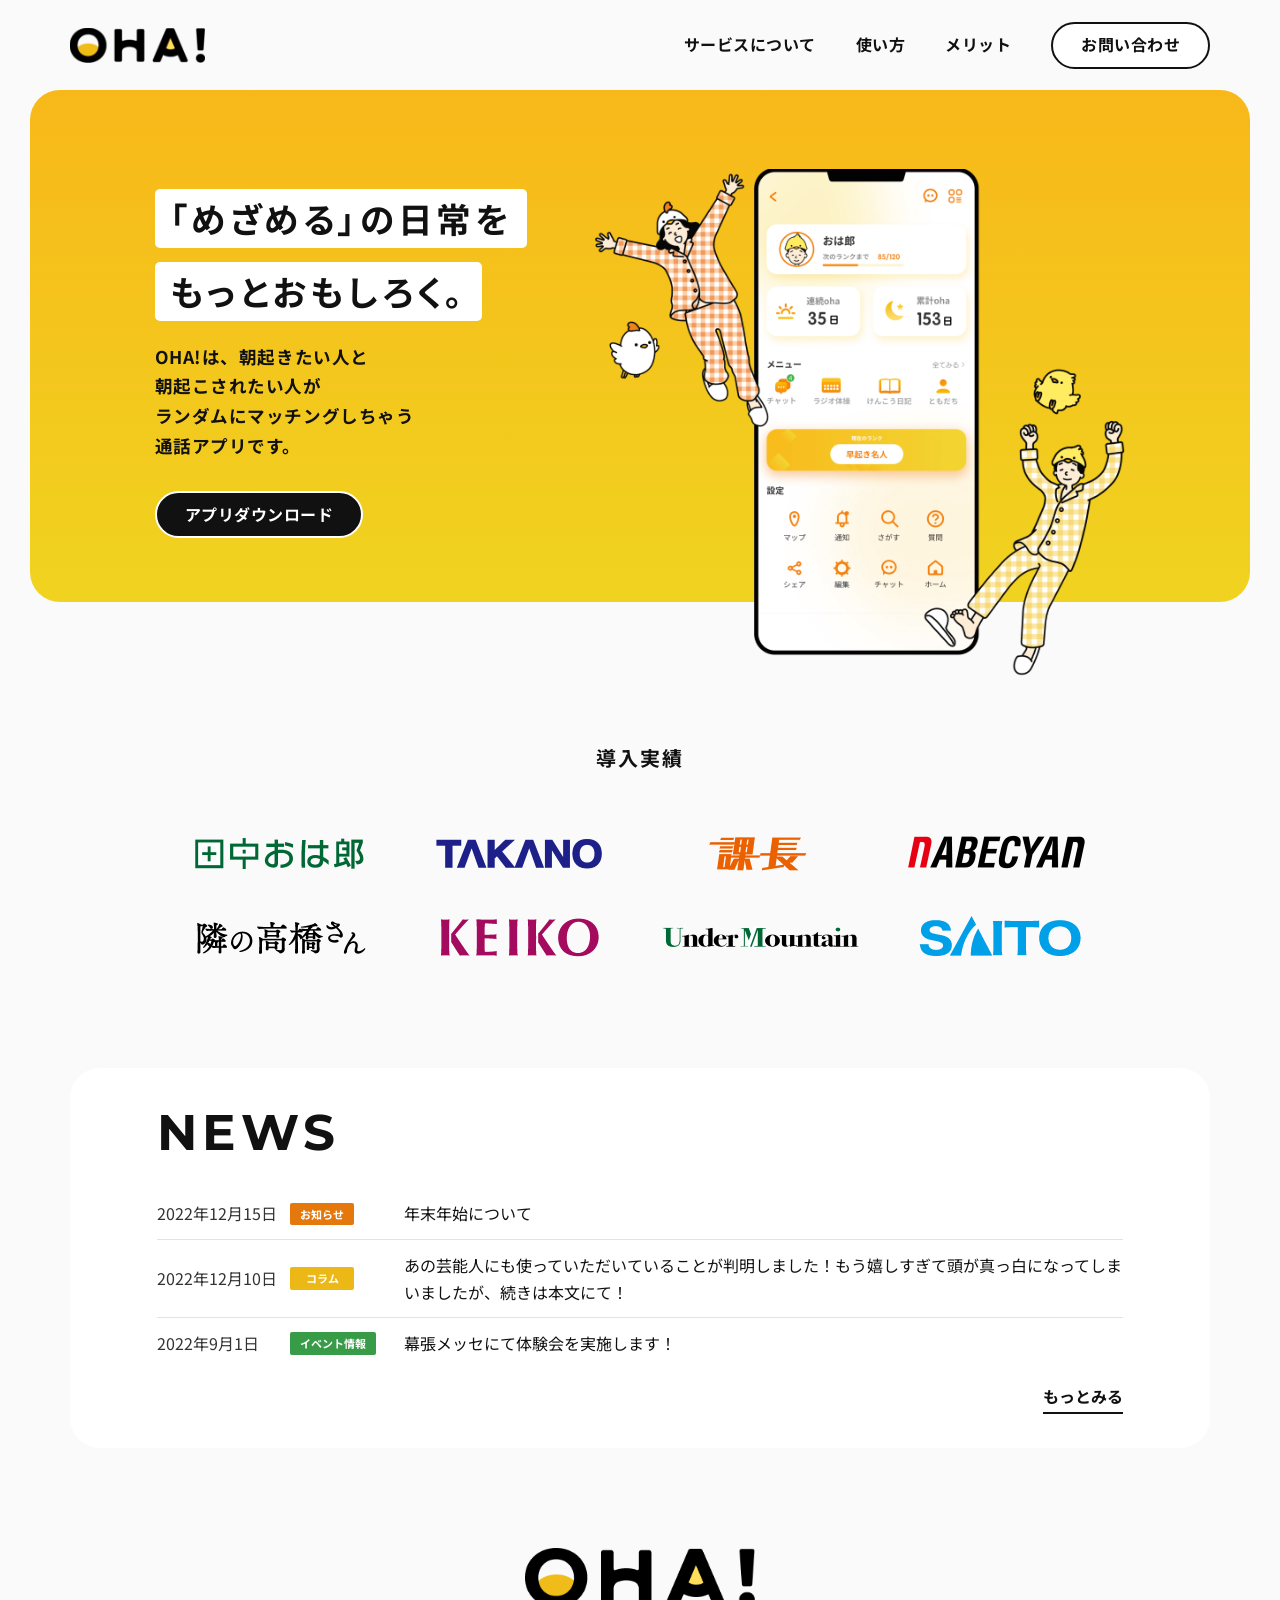
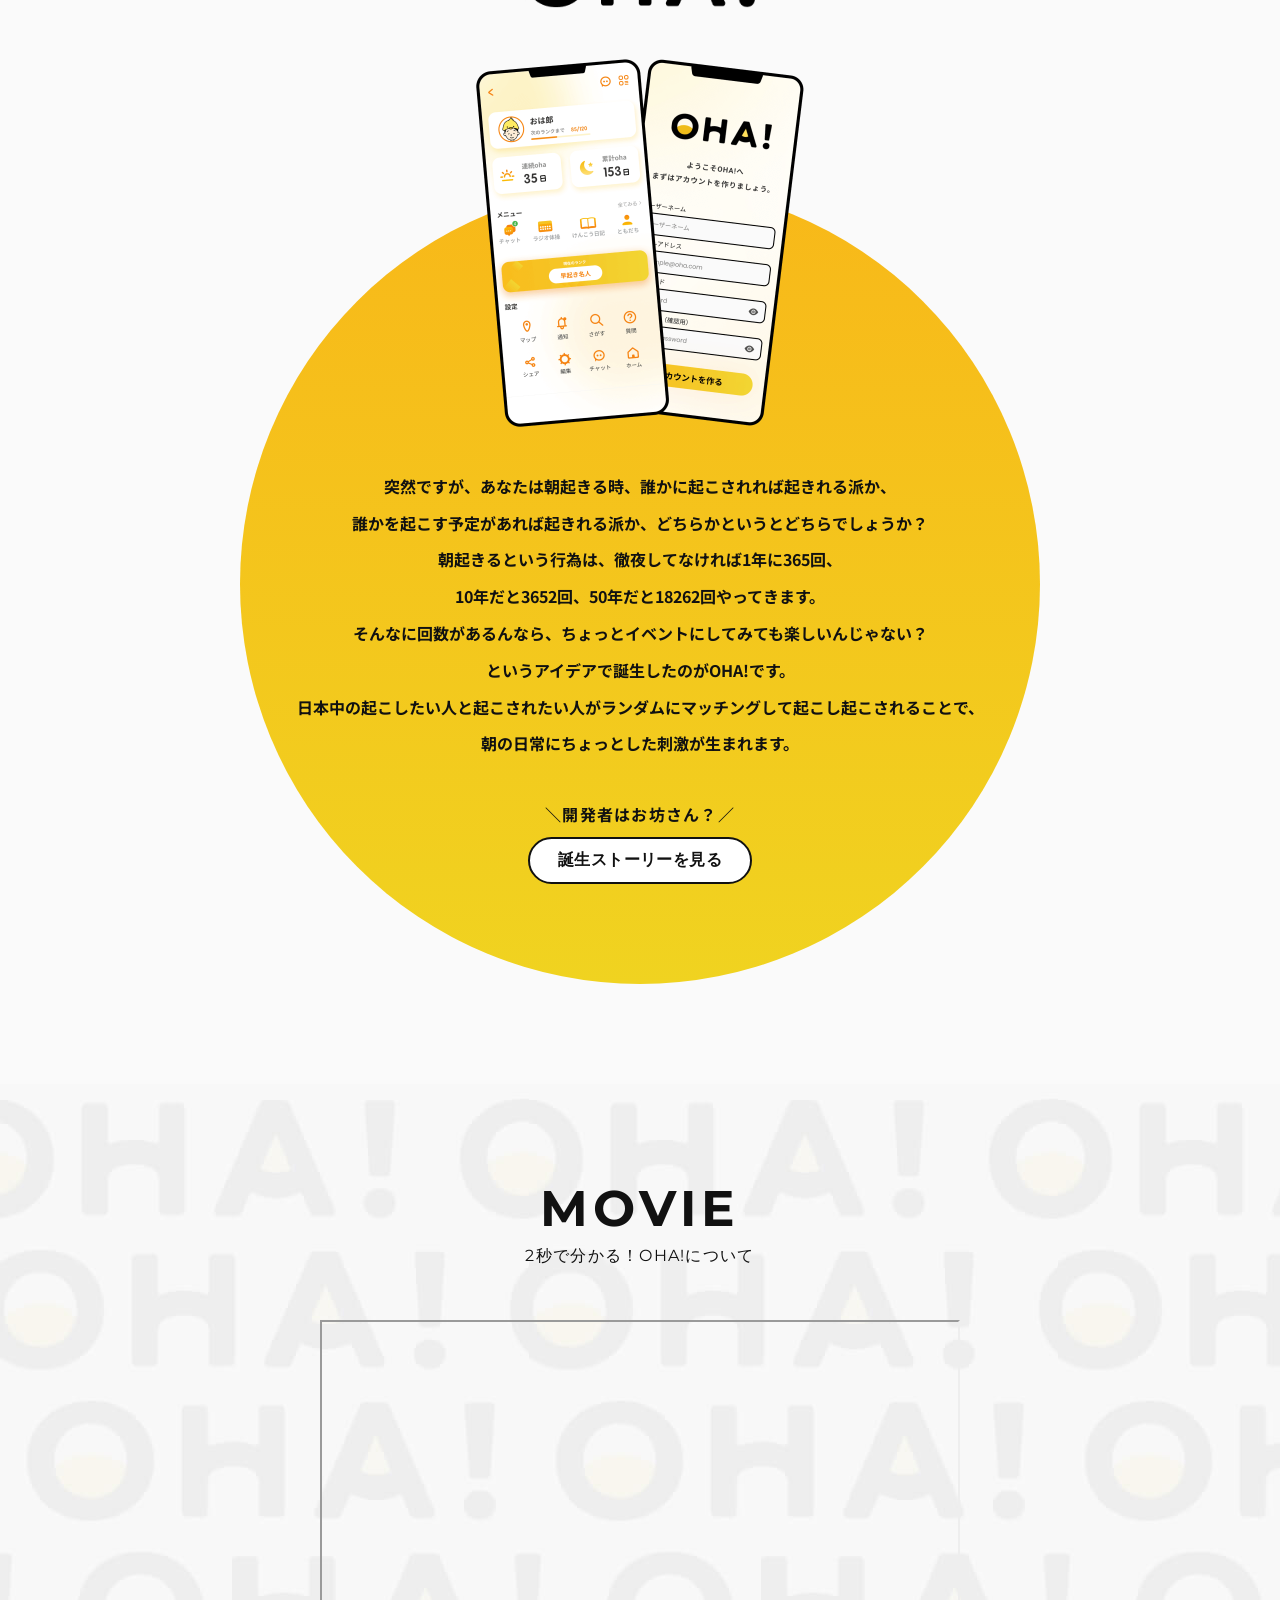
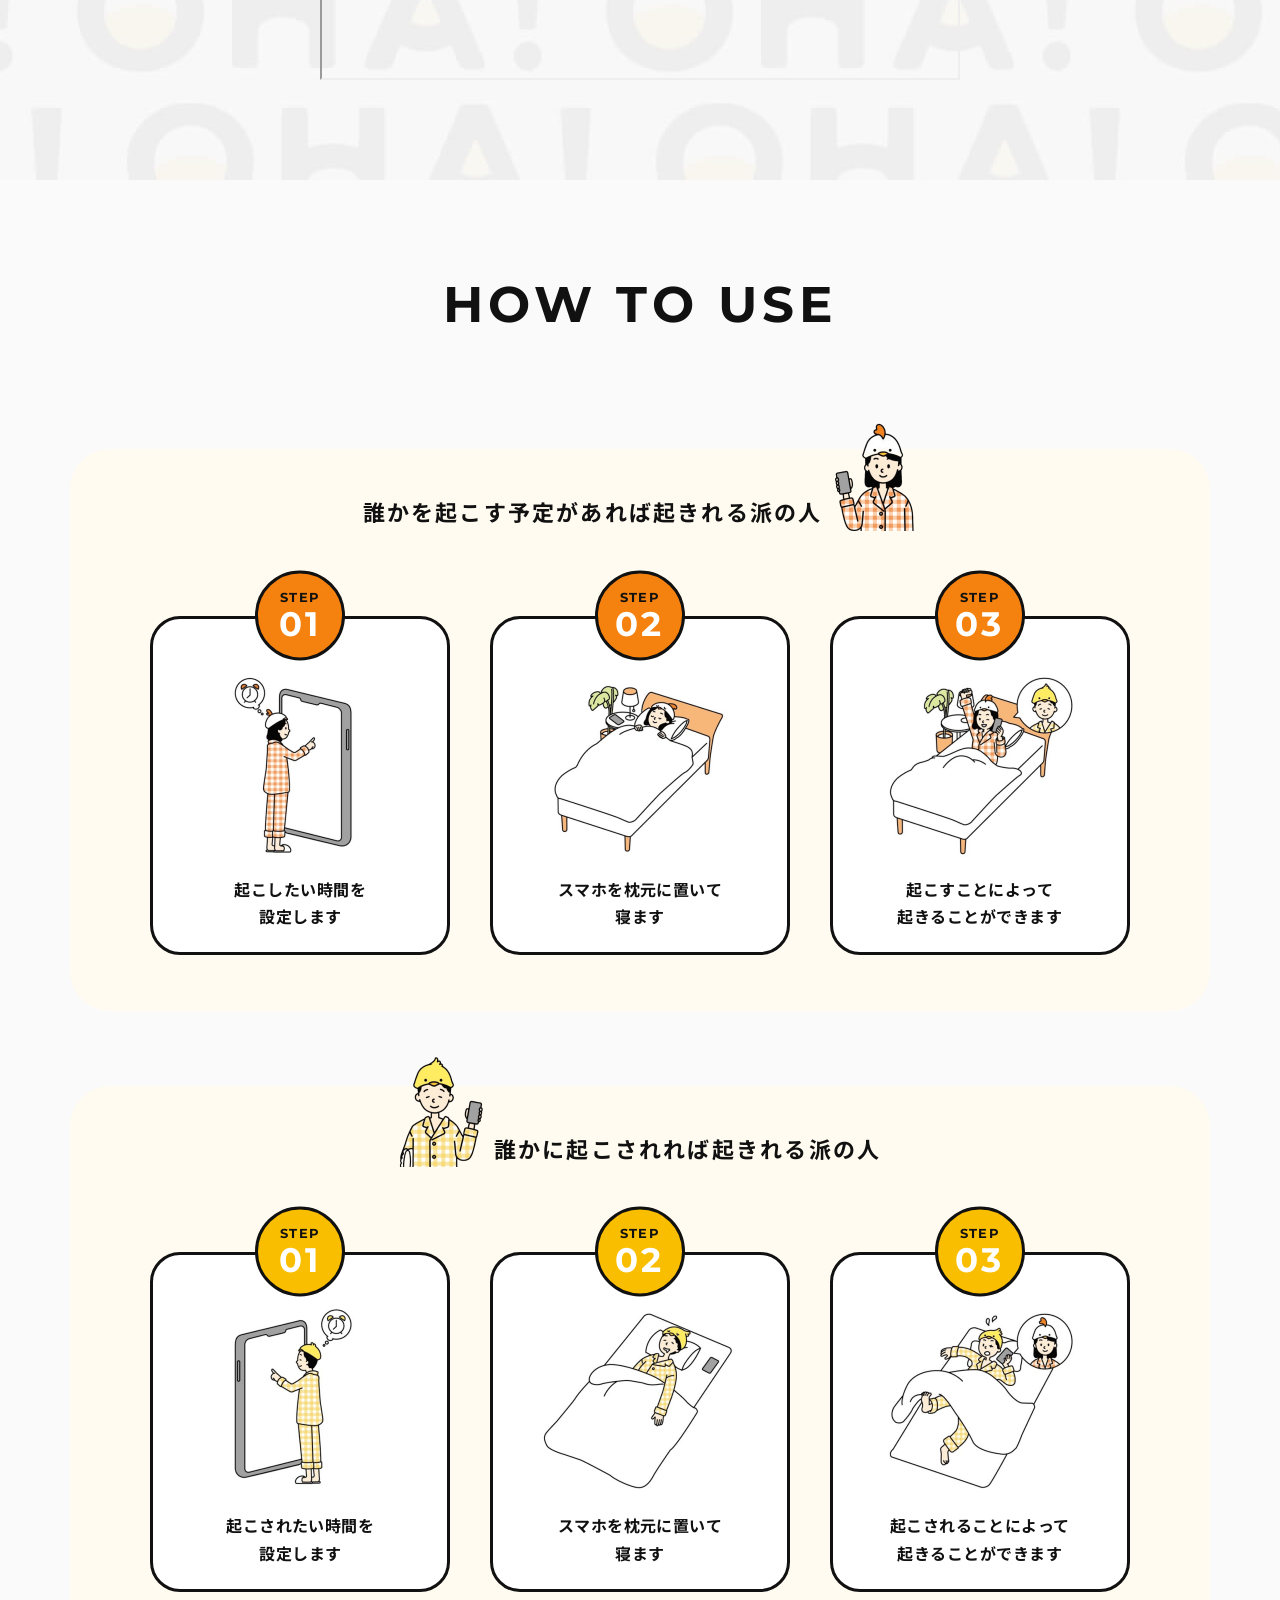
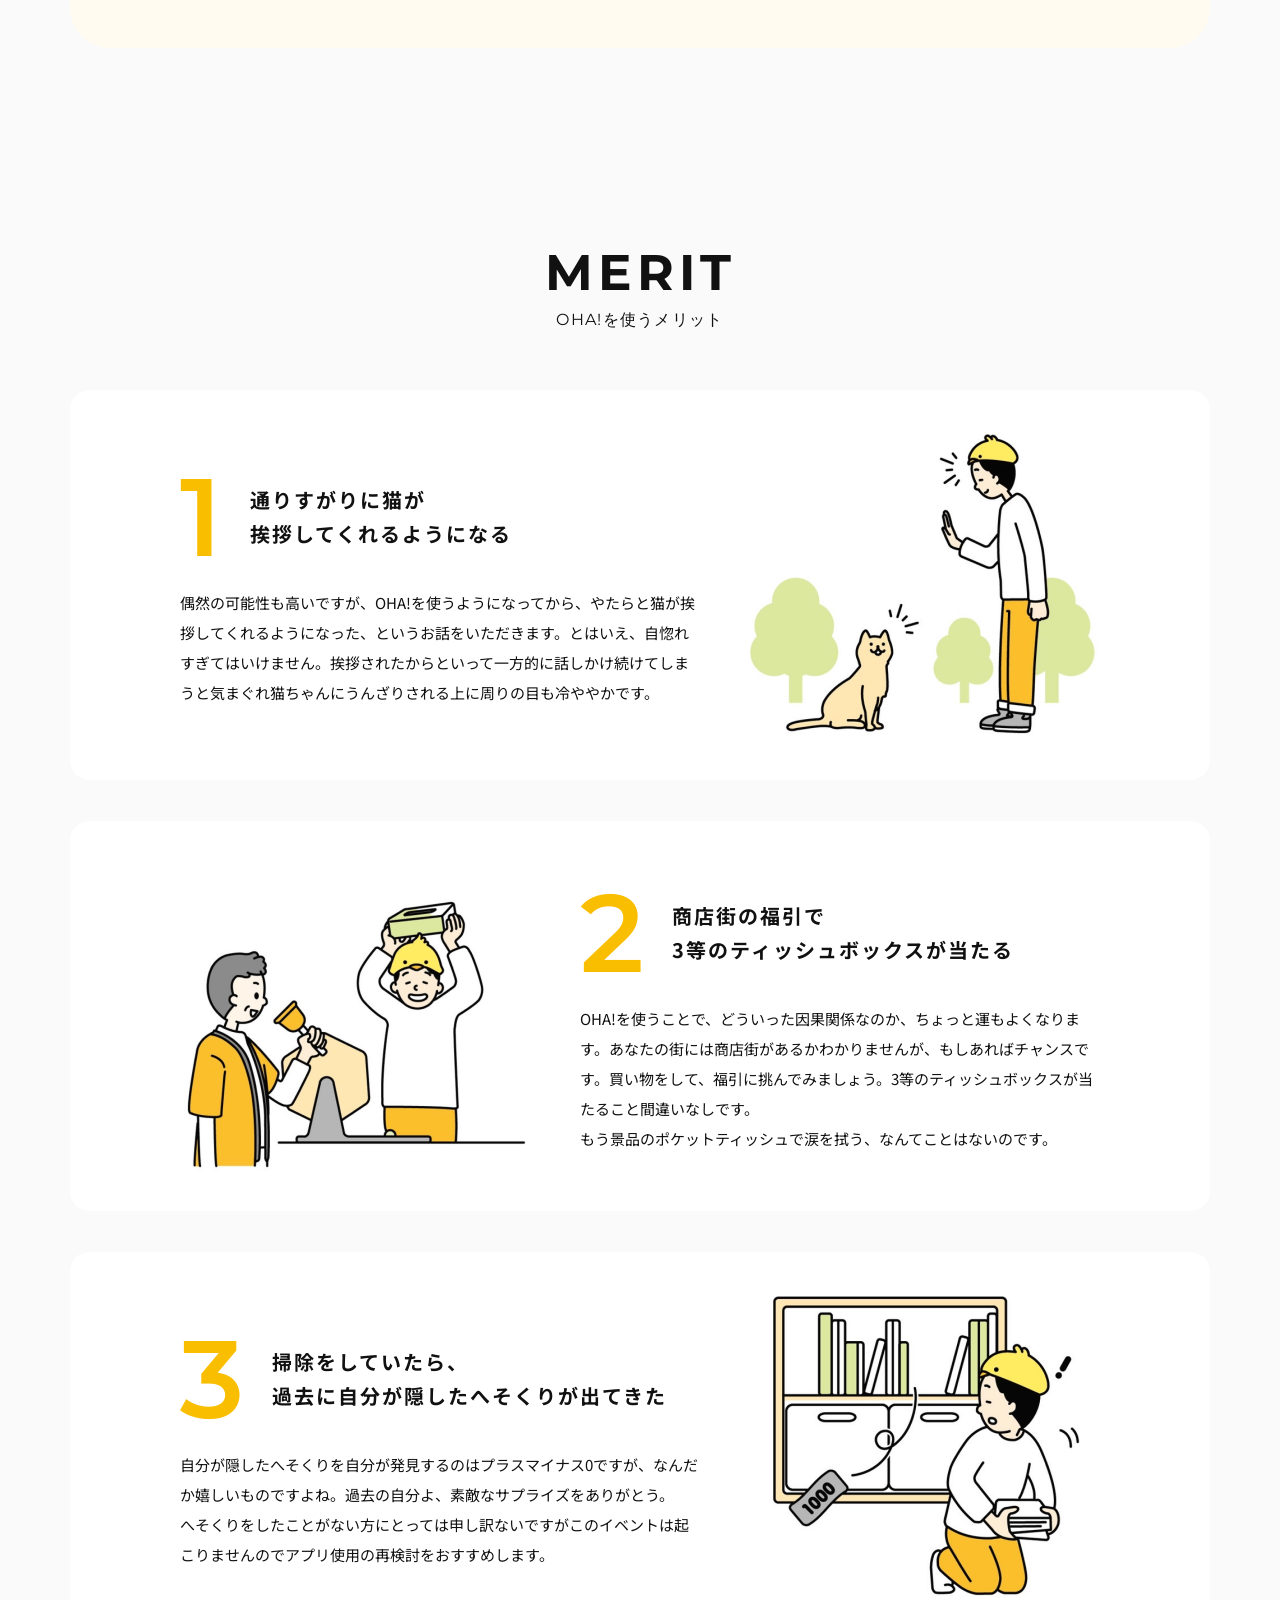
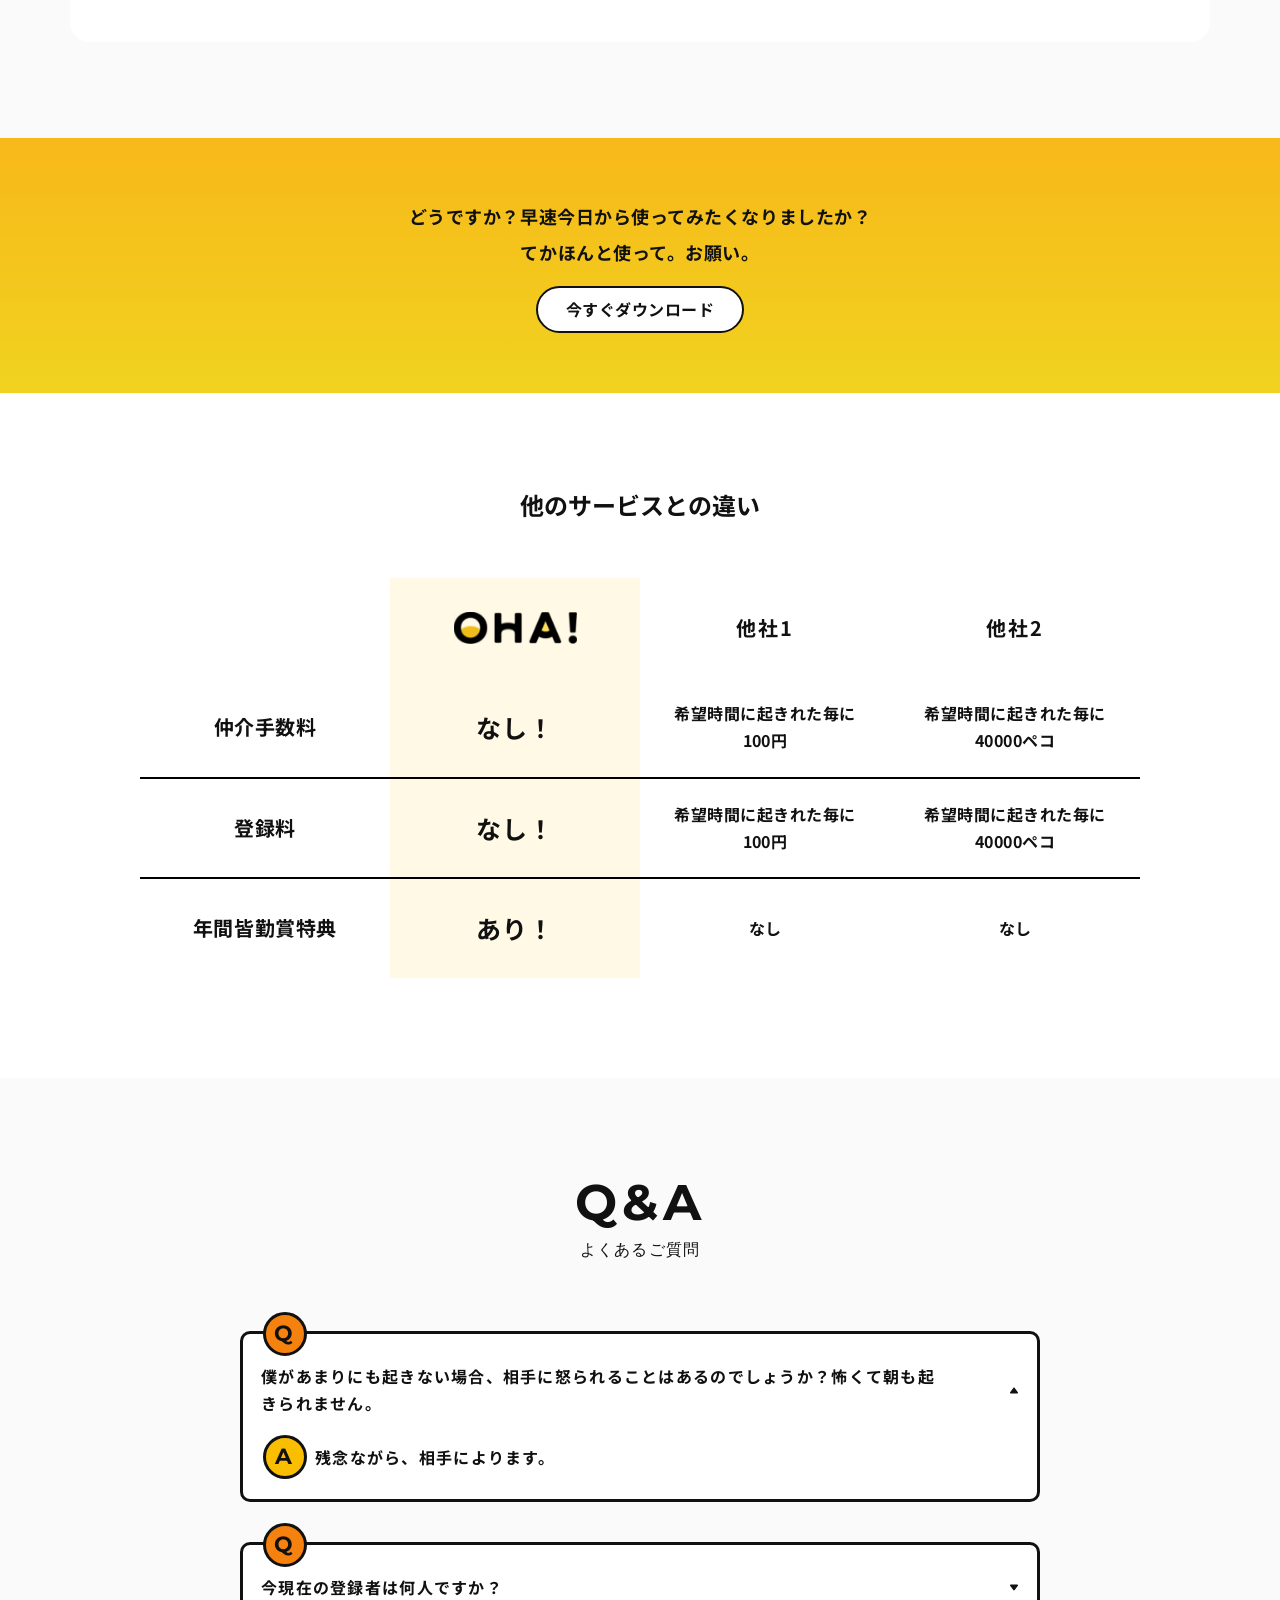
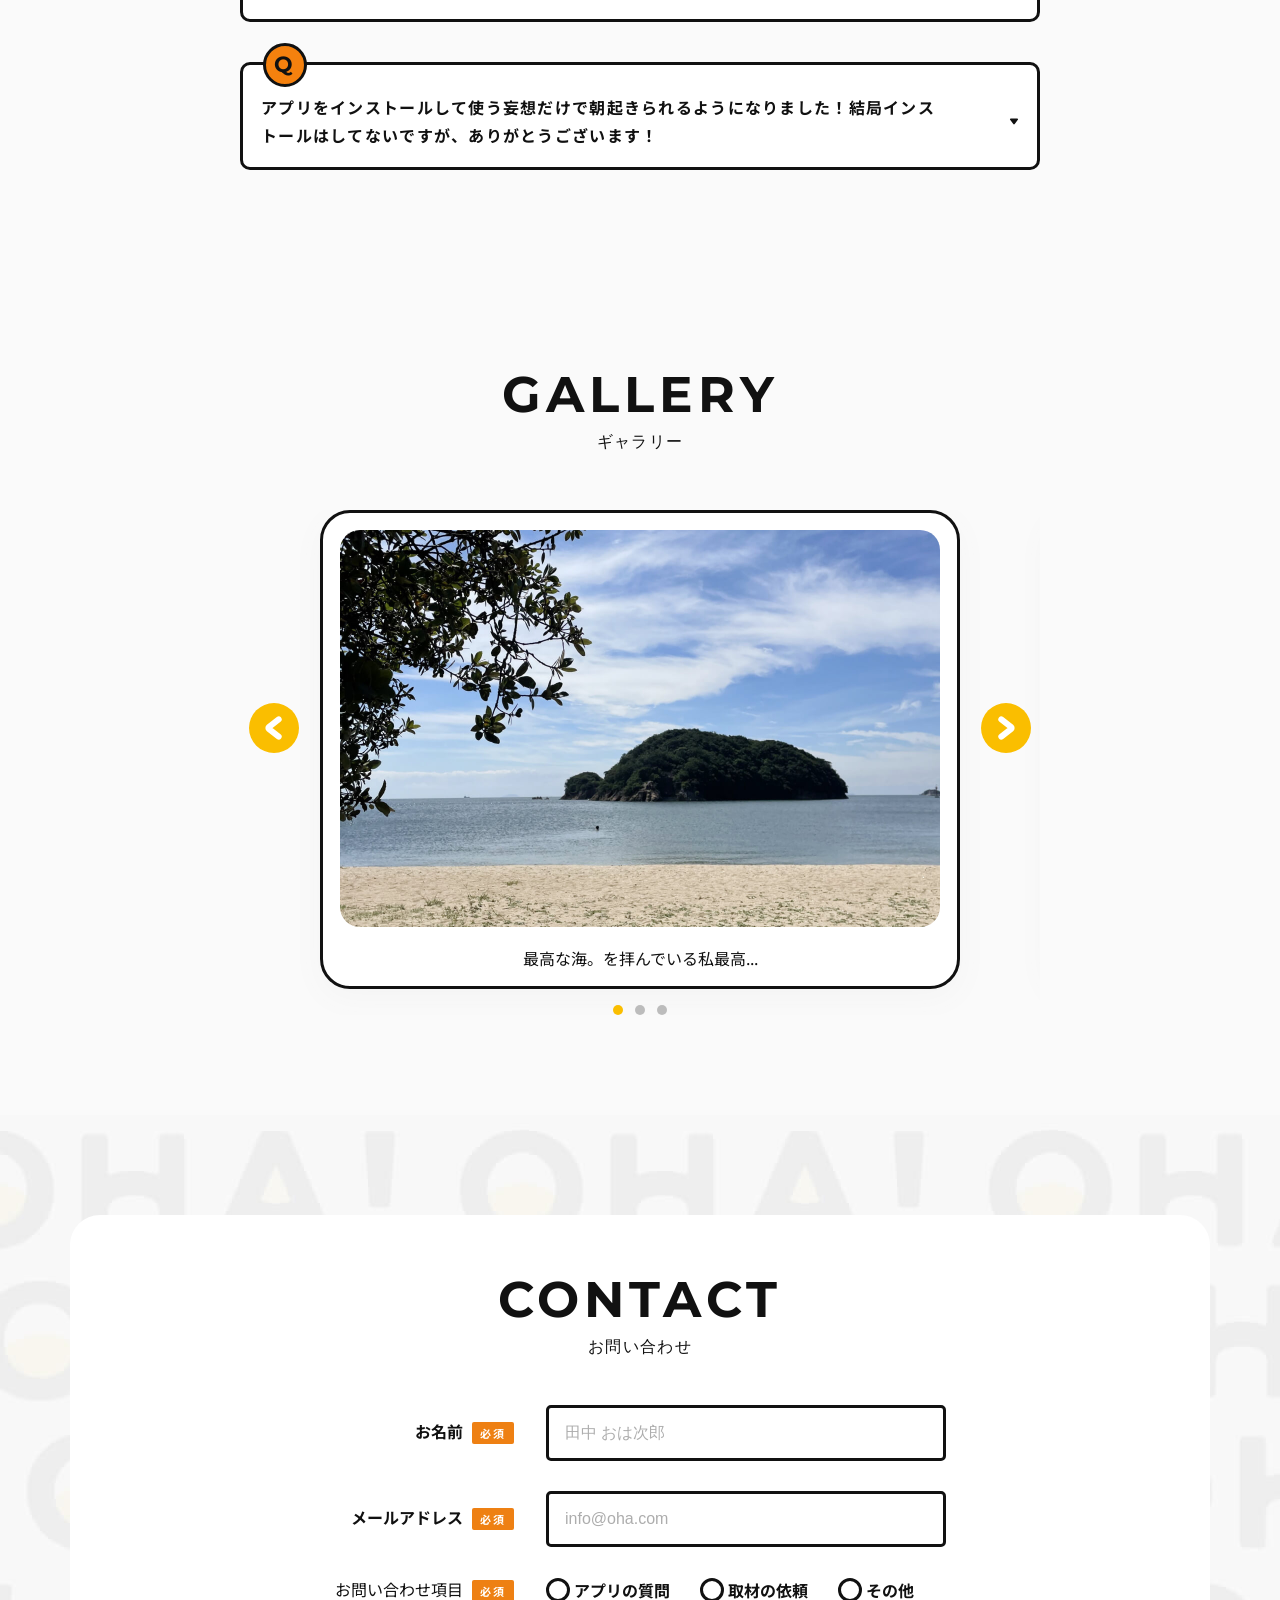
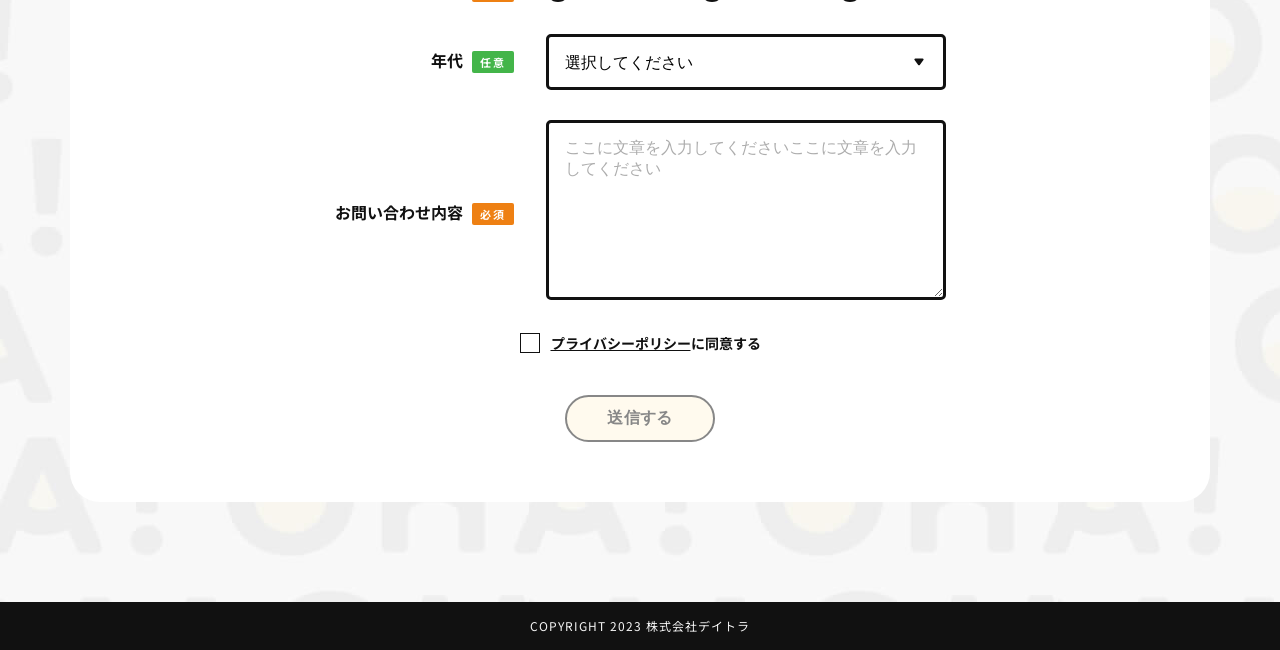
==== OHA/public/index.html @ 90de2cc2 "OHA登録（練習用）" ====
<!DOCTYPE html>
<html lang="ja">

<head>
	<meta charset="UTF-8">
	<meta name="viewport" content="width=device-width,initial-scale=1">
	<meta name="format-detection" content="telephone=no">

	<!-- noindex,nofollow -->
	<meta name="robots" content="noindex,nofollow">

	<!-- ページ属性情報 -->
	<title>タイトルタイトルタイトル</title>
	<meta name="description" content="詳細説明詳細説明詳細説明">
	<meta name="keywords" content="キーワードキーワードキーワード">

	<!-- favicon -->
	<link rel="icon" href="./images/favicon.ico">

	<!-- google fonts -->
	<link rel="preconnect" href="https://fonts.googleapis.com">
	<link rel="preconnect" href="https://fonts.gstatic.com" crossorigin>
	<link href="https://fonts.googleapis.com/css2?family=Montserrat:wght@400;700&family=Noto+Sans+JP:wght@400;700&display=swap" rel="stylesheet">

	<!-- css -->
	<!-- swiper@11 -->
	<link rel="stylesheet" href="https://cdn.jsdelivr.net/npm/swiper@11/swiper-bundle.min.css" />
	<!-- animate.css -->
	<link rel="stylesheet" href="./assets/css/animate.css">
	<link rel="stylesheet" type="text/css" href="./assets/css/style.min.css">
</head>

<body>
	<header class="header">
		<div class="inner header__inner">
			<h1 class="header__logo">
				<a class="header__logo__link" href="/">
					<img src="./assets/img/logo.svg" alt="OHA!">
				</a>
			</h1>
			<button class="header__hamburger is-sp">
				<span class="sr-only">toggle navigation</span>
				<span class="hamburger__icon">
					<span class="hamburger__icon__bar"></span>
					<span class="hamburger__icon__bar"></span>
					<span class="hamburger__icon__bar"></span>
				</span>
			</button>
			<nav class="header__nav">
				<ul class="header__nav__list">
					<li class="menu-item"><a href="#a-service">サービスについて</a></li>
					<li class="menu-item"><a href="#a-usage">使い方</a></li>
					<li class="menu-item"><a href="#a-merit">メリット</a></li>
					<li class="menu-item btn--light"><a href="#a-contact">お問い合わせ</a></li>
				</ul>
			</nav>
		</div>
	</header>

	<!-- FV -->
	<div class="fv">
		<div class="inner fv__inner">
			<div class="fv__content">
				<div class="fv__content__text js-in-view fade-in-up">
					<p class="fv__content__text__title">「めざめる」の日常を</p><br>
					<p class="fv__content__text__title">もっとおもしろく。</p>
					<p class="fv__content__text__lead">OHA!は、朝起きたい人と<br>朝起こされたい人が<br>ランダムにマッチングしちゃう<br>通話アプリです。</p>
					<div class="fv__content__btn btn--dark"><a href="#">アプリダウンロード</a></div>
				</div>
				<div class="fv__content__img js-in-view fade-in-up">
					<img src="./assets/img/img_fv.png" alt="スマホでOHA">
				</div>
			</div><!-- /.fv__content -->
		</div><!-- /.inner -->
	</div>

	<!-- result -->
	<section class="result">
		<div class="inner">
			<h2 class="result__title js-in-view fade-in-up">導入実績</h2>
			<ul class="result__list">
				<li class="result__item"><img src="./assets/img/img_result01.png" alt="田中おは朗"></li>
				<li class="result__item"><img src="./assets/img/img_result02.png" alt="TAKANO"></li>
				<li class="result__item"><img src="./assets/img/img_result03.png" alt="課長"></li>
				<li class="result__item"><img src="./assets/img/img_result04.png" alt="nABECYAN"></li>
				<li class="result__item"><img src="./assets/img/img_result05.png" alt="隣の高橋さん"></li>
				<li class="result__item"><img src="./assets/img/img_result06.png" alt="KEIKO"></li>
				<li class="result__item"><img src="./assets/img/img_result07.png" alt="Under Mountain"></li>
				<li class="result__item"><img src="./assets/img/img_result08.png" alt="SAITO"></li>
			</ul>
		</div>
	</section>

	<!-- News -->
	<section class="news">
		<div class="inner">
			<div class="news__content">
				<h2 class="section__title news__content__title js-in-view fade-in-up">NEWS</h2>
				<!-- item1 -->
				<ul class="news__list">
					<li class="news__item js-in-view fade-in-up">
						<a href="#" class="news__item__link">
							<div class="news__item__meta">
								<time class="news__item__meta__date" datetime="2022-12-15">2022年12月15日</time>
								<span class="news__item__meta__category--notice">お知らせ</span>
							</div>
							<p class="news__item__text">年末年始について</p>
						</a>
					</li>
					<!-- item2 -->
					<li class="news__item js-in-view fade-in-up">
						<a href="#" class="news__item__link">
							<div class="news__item__meta">
								<time class="news__item__meta__date" datetime="2022-12-10">2022年12月10日</time>
								<span class="news__item__meta__category--column">コラム</span>
							</div>
							<p class="news__item__text">あの芸能人にも使っていただいていることが判明しました！もう嬉しすぎて頭が真っ白になってしまいましたが、続きは本文にて！</p>
						</a>
					</li>
					<!-- item3 -->
					<li class="news__item js-in-view fade-in-up">
						<a href="#" class="news__item__link">
							<div class="news__item__meta">
								<time class="news__item__meta__date" datetime="2022-09-01">2022年9月1日</time>
								<span class="news__item__meta__category--event">イベント情報</span>
							</div>
							<p class="news__item__text">幕張メッセにて体験会を実施します！</p>
						</a>
					</li>
				</ul>
				<a href="#" class="news__content__more js-in-view fade-in-up">もっとみる</a>
			</div>
		</div>
	</section>

	<!-- concept -->
	<div class="concept js-in-view fade-in-up">
		<div class="concept__logo"><img src="./assets/img/logo.svg" alt="OHA!"></div>
		<div class="concept__content">
			<div class="concept__concent__img"><img src="./assets/img/img_concept.png" alt="OHA!画面イメージ"></div>
			<p class="concept__content__text">突然ですが、あなたは朝起きる時、<br class="is-sp">誰かに起こされれば起きれる派か、<br>誰かを起こす予定があれば起きれる派か、<br class="is-sp">どちらかというとどちらでしょうか？<br>朝起きるという行為は、<br class="is-sp">徹夜してなければ1年に365回、<br>10年だと3652回、<br class="is-sp">50年だと18262回やってきます。<br>そんなに回数があるんなら、<br class="is-sp">ちょっとイベントにしてみても<br class="is-sp">楽しいんじゃない？<br>というアイデアで誕生したのがOHA!です。<br>日本中の起こしたい人と起こされたい人が<br class="is-sp">ランダムにマッチングして<br class="is-sp">起こし起こされることで、<br>朝の日常にちょっとした刺激が生まれます。</p>
			<div class="concept__content__lead">＼開発者はお坊さん？／</div>
			<div id="js-concept__modal" class="btn--light concept__content__btn"><button>誕生ストーリーを見る</button></div>
		</div>
	</div>
	<div id="js-modal" class="concept__modal js-modal">
		<div class="inner">
			<div class="concept__modal__content">
				<div class="modal__icon__area">
					<span class="sr-only">close button</span>
					<button class="modal__icon js-modal-close"></button>
				</div>
				<div class="modal__text__area">
					<p class="modal__text">お坊さんの師匠は、ある日自分が寝坊して仏教の講義に遅刻してしまい、急いで作ったアプリがきっかけでした。そのアプリは、自分のスマートフォンにセットした時間になると、仏教の教えをパッと思い出すようになっていました。<br>お坊さんはそのアプリを見て、自分もそんなアプリが欲しいと思い、師匠に頼んで自分専用のアプリを作ってもらったのだそうです。そして、お坊さんは太郎にそのアプリを使ってもらうように勧めました。</p>
					<p class="modal__text">太郎は早速、そのアプリをダウンロードして設定してみました。翌朝、セットした時間になると、スマートフォンが音を立てて仏教の教えが表示されました。「一日を立派に過ごすためには、まず朝イチで身心の健康を整えることが大切です」という教えに太郎は心を動かされ、僧侶になるかもしれないと思いました。<br>以来、太郎は毎朝ちゃんと起きることができ、授業に遅刻することはなくなりました。そして、太郎はそのアプリの効果に感服し、友人たちにも勧めるようになっていきました。そうして、そのアプリは口コミで広まり、多くの人に利用されるようになっていったのでした。</p>
				</div>
				<div class="btn--light modal__btn">
					<button class="js-modal-close">閉じる</button>
				</div>
			</div>
		</div>
	</div>

	<!-- movie -->
	<section class="movie oha-bg">
		<div class="inner">
			<h2 class="section__title js-in-view fade-in-up">MOVIE</h2>
			<p class="section__subtitle js-in-view fade-in-up">2秒で分かる！OHA!について</p>
			<div class="movie__content">
				<div class="movie__content__item">
					<iframe src="https://www.youtube.com/embed/4XTF16CcqPc" title="Web制作課題用" allow="accelerometer; autoplay; clipboard-write; encrypted-media; gyroscope; picture-in-picture; web-share" allowfullscreen></iframe>
				</div>
			</div>
		</div>
	</section>

	<!-- how-to-use -->
	<section id="a-usage" class="usage">
		<div class="inner">
			<h2 class="section__title js-in-view fade-in-up">HOW TO USE</h2>
			<p class="section__subtitle js-in-view fade-in-up">OHA!の使い方</p>
			<div class="usage__content">
				<ul class="usage__person">
					<!-- usage__person1 -->
					<li class="usage__person__item js-in-view fade-in-up">
						<div class="usage__person__title--reverse">
							<div class="usage__person__title__img">
								<img src="./assets/img/img_usage1_title.png" alt="">
							</div>
							<h3 class="usage__person__title__text">誰かを起こす予定があれば<br class="is-sp">起きれる派の人</h3>
						</div>
						<ol class="usage__step">
							<!-- usage__step__item1 -->
							<li class="usage__step__item">
								<div class="usage__step__circle">
									<span class="usage__step__circle__text">STEP</span>
								</div>
								<div class="usage__step__item__img">
									<img src="./assets/img/img_usage1_step1.png" alt="">
								</div>
								<p class="usage__step__item__text">起こしたい時間を<br>設定します</p>
							</li>
							<!-- usage__step__item2 -->
							<li class="usage__step__item">
								<div class="usage__step__circle">
									<span class="usage__step__circle__text">STEP</span>
									<span class="usage__step__sircle__no"></span>
								</div>
								<div class="usage__step__item__img">
									<img src="./assets/img/img_usage1_step2.png" alt="">
								</div>
								<p class="usage__step__item__text">スマホを枕元に置いて<br>寝ます</p>
							</li>
							<!-- usage__step__item3 -->
							<li class="usage__step__item">
								<div class="usage__step__circle">
									<span class="usage__step__circle__text">STEP</span>
									<span class="usage__step__sircle__no"></span>
								</div>
								<div class="usage__step__item__img">
									<img src="./assets/img/img_usage1_step3.png" alt="">
								</div>
								<p class="usage__step__item__text">起こすことによって<br>起きることができます</p>
							</li>
						</ol>
					</li>
					<!-- usage__person2 -->
					<li class="usage__person__item js-in-view fade-in-up">
						<div class="usage__person__title">
							<div class="usage__person__title__img">
								<img src="./assets/img/img_usage2_title.png" alt="">
							</div>
							<h3 class="usage__person__title__text">誰かに起こされれば<br class="is-sp">起きれる派の人</h3>
						</div>
						<ol class="usage__step usage__step--person2">
							<!-- usage__step__item1 -->
							<li class="usage__step__item">
								<div class="usage__step__circle">
									<span class="usage__step__circle__text">STEP</span>
									<span class="usage__step__sircle__no"></span>
								</div>
								<div class="usage__step__item__img">
									<img src="./assets/img/img_usage2_step1.png" alt="">
								</div>
								<p class="usage__step__item__text">起こされたい時間を<br>設定します</p>
							</li>
							<!-- usage__step__item2 -->
							<li class="usage__step__item">
								<div class="usage__step__circle">
									<span class="usage__step__circle__text">STEP</span>
									<span class="usage__step__sircle__no"></span>
								</div>
								<div class="usage__step__item__img">
									<img src="./assets/img/img_usage2_step2.png" alt="">
								</div>
								<p class="usage__step__item__text">スマホを枕元に置いて<br>寝ます</p>
							</li>
							<!-- usage__step__item3 -->
							<li class="usage__step__item">
								<div class="usage__step__circle">
									<span class="usage__step__circle__text">STEP</span>
									<span class="usage__step__sircle__no"></span>
								</div>
								<div class="usage__step__item__img">
									<img src="./assets/img/img_usage2_step3.png" alt="">
								</div>
								<p class="usage__step__item__text">起こされることによって<br>起きることができます</p>
							</li>
						</ol>
					</li>
				</ul>
			</div>
		</div>
	</section>

	<!-- merit -->
	<section id="a-merit" class="merit">
		<div class="inner">
			<h2 class="section__title js-in-view fade-in-up">MERIT</h2>
			<p class="section__subtitle js-in-view fade-in-up">OHA!を使うメリット</p>
			<ol class="merit__list">
				<!-- merit__item1 -->
				<li class="merit__item js-in-view fade-in-up">
					<div class="merit__item__img">
						<img src="./assets/img/img_merit1.png" alt="">
					</div>
					<div class="merit__item__text">
						<div class="merit__item__title__wrap">
							<span class="merit__item__no"></span>
							<h3 class="merit__item__title">通りすがりに猫が<br>挨拶してくれるようになる</h3>
						</div>
						<p class="merit__item__note">偶然の可能性も高いですが、OHA!を使うようになってから、やたらと猫が挨拶してくれるようになった、というお話をいただきます。とはいえ、自惚れすぎてはいけません。挨拶されたからといって一方的に話しかけ続けてしまうと気まぐれ猫ちゃんにうんざりされる上に周りの目も冷ややかです。</p>
					</div>
				</li>
				<!-- merit__item2 -->
				<li class="merit__item js-in-view fade-in-up">
					<div class="merit__item__img">
						<img src="./assets/img/img_merit2.png" alt="">
					</div>
					<div class="merit__item__text">
						<div class="merit__item__title__wrap">
							<span class="merit__item__no"></span>
							<h3 class="merit__item__title">商店街の福引で<br>3等のティッシュボックスが<br class="is-sp">当たる</h3>
						</div>
						<p class="merit__item__note">OHA!を使うことで、どういった因果関係なのか、ちょっと運もよくなります。あなたの街には商店街があるかわかりませんが、もしあればチャンスです。買い物をして、福引に挑んでみましょう。3等のティッシュボックスが当たること間違いなしです。<br>もう景品のポケットティッシュで涙を拭う、なんてことはないのです。</p>
					</div>
				</li>
				<!-- merit__item3 -->
				<li class="merit__item js-in-view fade-in-up">
					<div class="merit__item__img">
						<img src="./assets/img/img_merit3.png" alt="">
					</div>
					<div class="merit__item__text">
						<div class="merit__item__title__wrap">
							<span class="merit__item__no"></span>
							<h3 class="merit__item__title">掃除をしていたら、<br>過去に自分が隠した<br class="is-sp">へそくりが出てきた</h3>
						</div>
						<p class="merit__item__note">自分が隠したへそくりを自分が発見するのはプラスマイナス0ですが、なんだか嬉しいものですよね。過去の自分よ、素敵なサプライズをありがとう。<br>へそくりをしたことがない方にとっては申し訳ないですがこのイベントは起こりませんのでアプリ使用の再検討をおすすめします。</p>
					</div>
				</li>
			</ol>
		</div>
	</section>

	<!-- cta -->
	<div class="cta">
		<p class="cta__text">どうですか？<br class="is-sp">早速今日から使ってみたくなりましたか？<br>てかほんと使って。お願い。</p>
		<div class="btn--light">
			<a class="cta__link" href="#a-contact">今すぐダウンロード</a>
		</div>
	</div>

	<!-- service -->
	<section id="a-service" class="service">
		<div class="inner ">
			<h2 class="service__title js-in-view fade-in-up">他のサービスとの違い</h2>
			<div class="service__table__wrap js-in-view fade-in-up">
				<table class="service__table">
					<thead>
						<tr class="service__table__row">
							<th class="service__table__th is-column1"></th>
							<th class="service__table__th is-oha is-column2"><img src="./assets/img/logo.svg" alt="OHA!"></th>
							<th class="service__table__th is-column3">他社1</th>
							<th class="service__table__th is-column4">他社2</th>
						</tr>
					</thead>
					<tbody>
						<tr class="service__table__row">
							<th class="service__table__th service__table__th--column">仲介手数料</th>
							<td class="service__table__td is-oha">なし！</td>
							<td class="service__table__td">希望時間に起きれた毎に<br>100円</td>
							<td class="service__table__td">希望時間に起きれた毎に<br>40000ペコ</td>
						</tr>
						<tr class="service__table__row">
							<th class="service__table__th service__table__th--column">登録料</th>
							<td class="service__table__td is-oha">なし！</td>
							<td class="service__table__td">希望時間に起きれた毎に<br>100円</td>
							<td class="service__table__td">希望時間に起きれた毎に<br>40000ペコ</td>
						</tr>
						<tr class="service__table__row">
							<th class="service__table__th service__table__th--column">年間皆勤賞特典</th>
							<td class="service__table__td is-oha">あり！</td>
							<td class="service__table__td">なし</td>
							<td class="service__table__td">なし</td>
						</tr>
					</tbody>
				</table>
			</div>
			<p class="service__note is-sp">横にスクロールできます</p>
		</div>
	</section>

	<!-- FAQ -->
	<section class="faq">
		<div class="inner">
			<h2 class="section__title js-in-view fade-in-up">Q&A</h2>
			<p class="section__subtitle js-in-view fade-in-up">よくあるご質問</p>
			<ul role="tablist" class="faq__list">
				<!-- item1 -->
				<li role="tab" tabindex="0" class="faq__item is-open js-faq__btn js-in-view fade-in-up">
					<dl>
						<dt class="faq__item__q">
							<div class="faq__item__mark">Q</div>
							<p class="faq__item__text">僕があまりにも起きない場合、相手に怒られることはあるのでしょうか？怖くて朝も起きられません。</p>
						</dt>
						<dd class="faq__item__a">
							<div class="faq__item__mark">A</div>
							<p class="faq__item__text">残念ながら、相手によります。</p>
						</dd>
					</dl>
				</li>
				<!-- item2 -->
				<li role="tab" tabindex="0" class="faq__item js-faq__btn js-in-view fade-in-up">
					<dl>
						<dt class="faq__item__q">
							<div class="faq__item__mark">Q</div>
							<p class="faq__item__text">今現在の登録者は何人ですか？</p>
						</dt>
						<dd class="faq__item__a js-default__hidden">
							<div class="faq__item__mark">A</div>
							<p class="faq__item__text">現在の登録者は150万人(から149.998万人を引いた人数)です。この文を2行にしたいのでもう一度言います。現在の登録者は150万人(から149.998万人を引いた人数)です！</p>
						</dd>
					</dl>
				</li>
				<!-- item3 -->
				<li role="tab" tabindex="0" class="faq__item js-faq__btn js-in-view fade-in-up">
					<dl>
						<dt class="faq__item__q">
							<div class="faq__item__mark">Q</div>
							<p class="faq__item__text">アプリをインストールして使う妄想だけで朝起きられるようになりました！結局インストールはしてないですが、ありがとうございます！</p>
						</dt>
						<dd class="faq__item__a js-default__hidden">
							<div class="faq__item__mark">A</div>
							<p class="faq__item__text">それはよかったです！しかしインストールはしてほしかった！！！</p>
						</dd>
					</dl>
				</li>
			</ul>
		</div>
	</section>

	<!-- gallery -->
	<section class="gallery">
		<div class="inner gallery__inner">
			<h2 class="section__title js-in-view fade-in-up">GALLERY</h2>
			<p class="section__subtitle js-in-view fade-in-up">ギャラリー</p>
			<div class="gallery__content js-in-view fade-in-up">
				<div class="swiper gallery__swiper">
					<!-- Additional required wrapper -->
					<div class="swiper-wrapper">
						<!-- Slides -->
						<div class="swiper-slide">
							<div class="gallery__item">
								<div class="gallery__item__img">
									<img src="./assets/img/img_gallery1.jpg" alt="">
								</div>
								<p class="gallery__item__text">最高な海。を拝んでいる私最高...</p>
							</div>
						</div>
						<div class="swiper-slide">
							<div class="gallery__item">
								<div class="gallery__item__img">
									<img src="./assets/img/img_gallery2.jpg" alt="">
								</div>
								<p class="gallery__item__text">モーニングは一番のり。今日も私えらい。</p>
							</div>
						</div>
						<div class="swiper-slide">
							<div class="gallery__item">
								<div class="gallery__item__img">
									<img src="./assets/img/img_gallery3.jpg" alt="">
								</div>
								<p class="gallery__item__text">風車のある公園ヨガ。みんな私に釘付け。</p>
							</div>
						</div>
					</div>
					<!-- If we need pagination -->
					<div class="swiper-pagination"></div>

					<!-- If we need navigation buttons -->
					<div class="swiper-button-prev"></div>
					<div class="swiper-button-next"></div>
				</div>
			</div>
		</div>
	</section>

	<!-- contact -->
	<section id="a-contact" class="contact oha-bg">
		<div class="inner">
			<div class="contact__form js-in-view fade-in-up">
				<h2 class="section__title">CONTACT</h2>
				<p class="section__subtitle">お問い合わせ</p>
				<form action="https://docs.google.com/forms/u/0/d/e/1FAIpQLScIRJfwCdiKX-FQ1EDAHO0_SludOtg4VjagjCRA0d4rBdSvsA/formResponse" method="post" id="js-form" class="form">
					<dl class="form_list">
						<!-- name -->
						<div class="form_item">
							<dt class="form_item-title">
								<label for="contact__form__name" class="form_label required">
									お名前
									<span class="form_item-inline">必須</span>
								</label>
							</dt>
							<dd class="form_item-input">
								<span class="form-control-wrap" data-name="">
									<input class="form-control form_input form_text required" id="contact__form__name" aria-required="true" aria-invalid="false" placeholder="田中 おは次郎" value="" type="text" name="entry.666357098">
								</span>
							</dd>
						</div><!-- /.form__item -->

						<!-- email -->
						<div class="form_item">
							<dt class="form_item-title">
								<label for="contact__form__email" class="form_label required">
									メールアドレス
									<span class="form_item-inline">必須</span>
								</label>
							</dt>
							<dd class="form_item-input">
								<span class="form-control-wrap" data-name="">
									<input class="form-control form_input form_email required" id="contact__form__email" aria-required="true" aria-invalid="false" placeholder="info@oha.com" value="" type="email" name="emailAddress">
								</span>
							</dd>
						</div><!-- /.form__item -->

						<!-- kind -->
						<div class="form_item">
							<dt class="form_item-title">
								<div class="required">
									お問い合わせ項目
									<span class="form_item-inline">必須</span>
								</div>
							</dt>
							<dd class="form_item-input">
								<div class="form-control-wrap" data-name="">
									<ul class="form-radio-group">
										<!-- radio 1 -->
										<li>
											<label class="form-control form_radio">
												<input class="sr-only" aria-required="true" aria-invalid="false" value="アプリの質問" type="radio" name="entry.1330728466">
												<span>アプリの質問</span>
											</label>
										</li>
										<!-- radio 2 -->
										<li>
											<label class="form-control form_radio">
												<input class="sr-only" aria-required="true" aria-invalid="false" value="取材の依頼" type="radio" name="entry.1330728466">
												<span>取材の依頼</span>
											</label>
										</li>
										<!-- radio 3 -->
										<li>
											<label class="form-control form_radio">
												<input class="sr-only" aria-required="true" aria-invalid="false" value="その他" type="radio" name="entry.1330728466">
												<span>その他</span>
											</label>
										</li>
									</ul>
								</div>
							</dd>
						</div><!-- /.form__item -->
						<!-- age -->
						<div class="form_item">
							<dt class="form_item-title">
								<label for="contact__form__age" class="form_label optional">
									年代
									<span class="form_item-inline">任意</span>
								</label>
							</dt>
							<dd class="form_item-input">
								<span class="form-control-wrap" data-name="">
									<select class="form-control form_select" id="contact__form__age" aria-required="false" aria-invalid="false" name="entry.1195862545">
										<option value="">選択してください</option>
										<option value="10代">10代</option>
										<option value="20代">20代</option>
										<option value="30代">30代</option>
										<option value="40代">40代</option>
										<option value="50代">50代</option>
										<option value="60代">60代</option>
										<option value="70代">70代</option>
										<option value="80代">80代</option>
									</select>

								</span>
							</dd>
						</div><!-- /.form__item -->
						<!--  -->
						<div class="form_item">
							<dt class="form_item-title">
								<label for="contact__form__concrete" class="form_label required">
									お問い合わせ内容
									<span class="form_item-inline">必須</span>
								</label>
							</dt>
							<dd class="form_item-input">
								<span class="form-control-wrap" data-name="">
									<textarea class="form-control form_textarea required" id="contact__form__concrete" aria-required="true" aria-invalid="false" placeholder="ここに文章を入力してくださいここに文章を入力してください" name="entry.53128321"></textarea>
								</span>
							</dd>
						</div><!-- /.form__item -->
					</dl>

					<!-- privacy policy -->
					<div class="form_privacy form_item-input">
						<label class="form-control form_checkbox required">
							<input class="sr-only required" aria-required="true" aria-invalid="false" type="checkbox" value="同意する" name="entry.171798429">
							<span class="form_privacy-text"><a href="/" target="_blank" rel="noopener noreferrer">プライバシーポリシー</a>に同意する</span>
						</label>
					</div>
					<!-- submit -->
					<div class="btn--light contact__submit">
						<button type="submit" disabled>送信する</button>
					</div>
					<p class="submit-success">送信しました。<br class="is-sp">お問い合わせありがとうございます。</p>
				</form>
			</div>
		</div>
	</section>

	<footer class="footer">
		<small class="footer__copy">COPYRIGHT 2023 株式会社デイトラ</small>
	</footer>

	<div class="to-top">
		<a href="#" class="to-top__icon js-to-top">
			<img src="./assets/img/img_pagetop.png" alt="">
		</a>
	</div>
	<!-- jquery -->
	<script src="https://ajax.googleapis.com/ajax/libs/jquery/3.7.1/jquery.min.js"></script>
	<!-- swiper@11 -->
	<script src="https://cdn.jsdelivr.net/npm/swiper@11/swiper-bundle.min.js"></script>
	<script src="./assets/js/script.min.js"></script>
</body>

</html>
---- OHA/public/assets/css/style.min.css ----
*,::after,::before{box-sizing:border-box}a,body,dd,div,dl,dt,h1,h2,h3,h4,h5,h6,html,img,li,ol,p,span,table,td,th,tr,ul{vertical-align:baseline;margin:0;border:0;padding:0;font-weight:400;font-size:100%}article,aside,figcaption,figure,footer,header,main,nav,section{display:block}ol,ul{list-style:none;list-style-type:none}a{color:inherit;text-decoration:none}button{-webkit-appearance:none;-moz-appearance:none;appearance:none;border:none;background-color:transparent;padding:0}html{font-size:100%}body{background:#fafafa;color:#111;line-height:1.7;font-family:"Noto Sans JP",sans-serif}body.is-fixed{overflow:hidden}img{vertical-align:top;max-width:100%;height:auto}[role=tab],a,button{-webkit-tap-highlight-color:transparent}address{font-style:normal}.sr-only{position:absolute;margin:-1px;padding:0;width:1px;height:1px;overflow:hidden;clip:rect(0,0,0,0);border-width:0;white-space:nowrap}.is-sp{display:block}.fade-in{opacity:0;transition:opacity 1s ease}.fade-in.is-in-view{opacity:1}.fade-in-up{transform:translateY(24px);opacity:0;transition:opacity 1s ease,transform 1s ease}.fade-in-up.is-in-view{transform:translateY(0);opacity:1}.fade-in-down{transform:translateY(-24px);opacity:0;transition:opacity 1s ease,transform 1s ease}.fade-in-down.is-in-view{transform:translateY(0);opacity:1}.inner{margin:0 auto;padding:0 30px;width:100%;max-width:1200px}.btn--dark a,.btn--dark button,.btn--light a,.btn--light button{display:inline-flex;justify-content:center;align-items:center;cursor:pointer;border:2px solid transparent;border-radius:60px;padding:0 28px;width:auto;min-width:150px;height:47px;font-weight:700;font-size:1rem;letter-spacing:.03em}.btn--light a,.btn--light button{transition:background-color .3s ease 0s;border-color:#111;background-color:#fff;color:#111}.btn--light a:disabled,.btn--light button:disabled{opacity:.5;background-color:rgba(250,190,0,.1254901961);pointer-events:none}.btn--dark a,.btn--dark button{border-color:#fff;background-color:#111;color:#fff}.section__title{font-weight:700;font-size:clamp(2.375rem,1.942rem + 1.85vw,3.125rem);line-height:1;font-family:Montserrat,sans-serif;letter-spacing:.1em;text-align:center}.section__subtitle{margin-top:14px;font-size:clamp(.875rem,.803rem + .31vw,1rem);line-height:1;font-family:Montserrat,sans-serif;letter-spacing:.08em;text-align:center}.oha-bg{background:transparent url(../img/bg_section.jpg) repeat top left/auto}.header{position:fixed;top:0;left:0;z-index:900;background-color:rgba(250,250,250,.95);width:100%;height:90px}.header__inner{display:flex;justify-content:space-between;align-items:center;height:inherit}.header__logo{flex-shrink:0;width:135px;height:auto}.header__logo__link{width:100%}.header__logo__link img{display:block;width:100%}.hamburger__icon{display:inline-block;position:relative;width:100%;height:22px}.hamburger__icon__bar{display:inline-block;position:absolute;left:0;border-radius:6px;background-color:#111;width:100%;height:3px}.hamburger__icon__bar:nth-child(1){top:0;transition:all .3s ease 0s}.is-open .hamburger__icon__bar:nth-child(1){top:50%;transform:rotate(-30deg) translateY(-50%)}.hamburger__icon__bar:nth-child(2){top:50%;transform:translateY(-50%);transition:all .1s ease 0s}.is-open .hamburger__icon__bar:nth-child(2){opacity:0;height:0}.hamburger__icon__bar:nth-child(3){bottom:0;transition:all .3s ease 0s}.is-open .hamburger__icon__bar:nth-child(3){bottom:50%;transform:rotate(30deg) translateY(50%)}.header__nav__list{display:flex;justify-content:space-between;align-items:center;gap:40px}.menu-item:not(.btn--light) a{padding:10px 0;font-weight:700;font-size:1rem;letter-spacing:.03em}.fv{margin-top:90px}.fv__inner{max-width:1440px}.fv__content{display:flex;position:relative;top:0;left:0;justify-content:center;z-index:800;padding-top:clamp(45px,-.402rem + 6.7vw,90px);width:100%;min-height:500px}.fv__content::before{display:block;position:absolute;top:0;left:0;z-index:-1;border-radius:30px;background:linear-gradient(to bottom,#f8b819,#f0d320);width:100%;height:86.8%;content:""}.fv__content__text{margin-top:20px;width:40%;max-width:440px}.fv__content__text__title{display:inline-block;border-radius:5px;background-color:#fff;padding:12px 15px;font-weight:700;font-size:clamp(1.5rem,.5rem + 2.08vw,2.375rem);line-height:1;font-feature-settings:"palt" on;letter-spacing:.1em}.fv__content__text__title:not(:first-child){margin-top:14px}.fv__content__text__lead{margin-top:21px;font-weight:700;font-size:clamp(1rem,.857rem + .3vw,1.125rem);line-height:1.7;letter-spacing:.03em}.fv__content__btn{margin-top:30px;width:208px;min-width:100%}.fv__content__img{width:43.4783%}.fv__content__img img{width:100%}.result{padding:62px 0 50px}.result__title{color:#111;font-weight:700;font-size:1.25rem;letter-spacing:.1em;text-align:center}.result__list{display:grid;grid-template-columns:repeat(auto-fit,200px);justify-content:center;margin-top:47px;-moz-column-gap:40px;column-gap:40px;row-gap:26px}.news{margin-top:50px;padding-bottom:50px}.news__content{border-radius:30px;background-color:#fff;padding:40px clamp(30px,-3.482rem + 11.16vw,105px) 34px}.news__content__title{text-align:left}.news__list{margin-top:30px}.news__item:not(:first-child){border-top:1px solid #e3e3e3}.news__item__link{display:block;display:flex;align-items:center;gap:28px;padding:12px 0 11px;width:100%;height:100%}.news__item__meta{display:flex;flex-shrink:0;align-items:center;width:219px;max-width:100%}.news__item__meta__date{width:133px;max-width:100%;color:#333;font-weight:400;font-size:1rem}.news__item__meta__category--column,.news__item__meta__category--event,.news__item__meta__category--notice{border-radius:2px;background-color:#111;padding:2px 10px;min-width:64px;color:#fff;font-weight:700;font-size:.6875rem;text-align:center}.news__item__meta__category--notice{background-color:#e4780c}.news__item__meta__category--column{background-color:#ecb815}.news__item__meta__category--event{background-color:#389b47}.news__item__text{flex-shrink:1;font-weight:400;font-size:1rem}.news__content__more{display:block;margin-top:20px;margin-left:auto;border-bottom:2px solid #111;padding-bottom:8px;width:-moz-fit-content;width:fit-content;max-width:100%;font-weight:700;font-size:1rem;line-height:1}.concept{margin-top:50px;padding-bottom:200px;overflow:hidden}.concept__logo{margin:0 auto;width:230px;max-width:100%}.concept__logo img{display:block;width:100%}.concept__content{position:relative;margin:176px auto 0;padding:284px 55px 0;width:100%;max-width:100vw}.concept__content::before{display:block;position:absolute;top:0;left:50%;transform:translateX(-50%);z-index:-1;border-radius:50%;background:linear-gradient(to bottom,#f8b819,#f0d320);aspect-ratio:1/1;width:800px;content:""}.concept__concent__img{position:absolute;top:-126px;left:50%;transform:translateX(-50%);width:330px;max-width:100%}.concept__content__text{font-weight:700;line-height:2.3;text-align:center;white-space:nowrap}.concept__content__lead{margin-top:39px;font-weight:700;letter-spacing:.08em;text-align:center}.concept__content__btn{margin-top:9px;text-align:center}.concept__modal{display:flex;display:none;position:fixed;top:0;right:0;bottom:0;left:0;justify-content:center;align-items:center;background-color:rgba(0,0,0,.2);padding-top:224px;padding-bottom:150px}.concept__modal__content{border-radius:20px;background-color:#fff;padding:49px 70px 75px;height:100%;max-height:calc(100vh - 90px - 134px - 150px);overflow-y:scroll;overscroll-behavior-y:none}.modal__icon__area{position:sticky;top:0;left:0;text-align:right}.modal__icon{position:relative;vertical-align:middle;cursor:pointer;border-radius:50%;background-color:#f7c346;aspect-ratio:1/1;width:37px}.modal__icon::after,.modal__icon::before{display:block;position:absolute;top:50%;left:50%;transform:translate(-50%,-50%);border-radius:8px;background-color:#fff;width:20px;height:4px;content:""}.modal__icon::before{transform:translate(-50%,-50%) rotate(45deg)}.modal__icon::after{transform:translate(-50%,-50%) rotate(-45deg)}.modal__text__area{margin-top:43px}.modal__text:not(:first-child){margin-top:20px}.modal__btn{margin-top:30px;text-align:center}.movie{padding:100px 0}.movie__content{margin-top:56px}.movie__content__item{margin:0 auto;aspect-ratio:640/360;width:100%;max-width:640px}.movie__content__item iframe{display:block;width:100%;height:100%}.usage{padding:100px 0}.usage__content{margin-top:89px}.usage__person{text-align:center}.usage__person__item{border-radius:40px;background:#fffbf0;padding:44px clamp(1.875rem,-2.839rem + 9.82vw,6rem) 56px}.usage__person__item:not(:first-child){margin-top:75px}.usage__person__title,.usage__person__title--reverse{display:flex;justify-content:center;align-items:center;gap:10px}.usage__person__title--reverse{flex-direction:row-reverse}.usage__person__title__img{display:flex;align-items:end;width:85px;height:37px}.usage__person__title__img img{width:100%;height:auto}.usage__person__title__text{font-weight:700;font-size:1.375rem;letter-spacing:.1em}.usage__step{display:flex;justify-content:space-between;gap:24px;counter-reset:step-number 0;margin-top:85px}.usage__step__item{position:relative;counter-increment:step-number 1;border:3px solid #111;border-radius:30px;background:#fff;padding:47px 0 22px;width:100%;max-width:300px}.usage__step__circle{position:absolute;top:0;left:50%;transform:translate(-50%,-54%);border:3px solid #111;border-radius:50%;background:#f5810e;padding:18px 0;width:90px;height:90px;text-align:center}.usage__step--person2 .usage__step__circle{background:#fabe00}.usage__step__circle__text{display:block;font-weight:700;font-size:.8125rem;line-height:1;font-family:Montserrat,sans-serif;letter-spacing:.1em}.usage__step__circle__text::after{display:block;margin-top:3px;content:counter(step-number,decimal-leading-zero);color:#fff;font-weight:700;font-size:2.125rem;line-height:1;font-family:Montserrat,sans-serif;letter-spacing:.1em}.usage__step__item__img{padding:0 47px}.usage__step__item__text{margin-top:10px;font-weight:700;font-family:Noto Sans JP;letter-spacing:.03em}.merit{padding:100px 0 96px}.merit__list{counter-reset:merit-number 0;margin-top:62px}.merit__item{display:flex;justify-content:center;align-items:center;counter-increment:merit-number 1;border-radius:20px;background:#fff;padding:20px 0}.merit__item:not(:first-child){margin-top:41px}.merit__item:nth-child(odd){flex-direction:row-reverse}.merit__item__img{width:30.7017%}.merit__item__img img{display:block;width:100%}.merit__item__text{width:50%}.merit__item:nth-child(odd) .merit__item__text{padding-right:50px}.merit__item:nth-child(even) .merit__item__text{padding-left:50px}.merit__item__title__wrap{display:flex;align-items:center;gap:28px}.merit__item__no{display:block}.merit__item__no::before{content:counter(merit-number);color:#fabe00;font-weight:600;font-size:6.875rem;line-height:1;font-family:Montserrat,sans-serif}.merit__item__title{font-weight:700;font-size:1.25rem;letter-spacing:.1em}.merit__item__note{margin-top:16px;font-size:.9375rem;line-height:2}.cta{background:linear-gradient(to bottom,#f8b819,#f0d320);padding:60px 0;text-align:center}.cta__text{font-weight:700;font-size:1.125rem;line-height:2;letter-spacing:.03em}.cta__link{margin-top:16px}.service{background:#fff;padding:100px 0;text-align:center}.service__title{font-weight:700;font-size:1.5rem;line-height:1}.service__table__wrap{margin:61px auto 0;width:100%;max-width:1000px;height:-moz-fit-content;height:fit-content;overflow-x:scroll}.service__table{border-collapse:collapse;width:100%;table-layout:fixed}.service__table__row{height:100px}.service__table__row:not(:first-child) .service__table__td,.service__table__row:not(:first-child) .service__table__th{border-top:2px solid #000}.service__table__td,.service__table__th{vertical-align:middle}.service__table__td.is-oha,.service__table__th.is-oha{background:#fff9e5}.service__table__th{font-weight:700;font-size:1.25rem;letter-spacing:.1em}.service__table__th.service__table__th--column{letter-spacing:.03em}.service__table__th img{display:block;margin:0 auto;width:123px}.service__table__td{font-weight:700;font-size:clamp(.938rem,.75rem + .39vw,1rem);letter-spacing:.03em}.service__table__td.is-oha{font-size:1.5625rem}.service__note{margin-top:11px;color:#686868;font-weight:700;font-size:.875rem;line-height:1}.faq{padding:100px 0}.faq__list{display:flex;flex-direction:column;gap:40px;margin:73px auto 0;width:100%;max-width:800px}.faq__item{cursor:pointer;border:3px solid #111;border-radius:10px;background:#fff;width:100%}.faq__item:focus{outline:0;border-color:#fabe00}.faq__item__q{position:relative;padding:29px 88px 18px 18px}.faq__item__q::after{position:absolute;top:52%;right:18px;transition:transform .3s ease 0s;background:url(../img/icon_polygon-down.svg) no-repeat center center/contain;width:10px;height:7px;content:""}.is-open .faq__item__q::after{transform:rotate(180deg)}.faq__item__mark{display:flex;justify-content:center;align-items:center;border:3px solid #111;border-radius:50%;background-color:#f5810e;width:44px;height:44px;font-weight:700;font-size:1.375rem;line-height:1;font-family:Montserrat,sans-serif;letter-spacing:.1em}.faq__item__q .faq__item__mark{position:absolute;top:0;left:20px;transform:translateY(-50%)}.faq__item__a .faq__item__mark{flex-shrink:0;background-color:#fabe00}.faq__item__text{font-weight:700;letter-spacing:.08em}.faq__item__a{display:flex;align-items:center;gap:8px;padding-right:36px;padding-bottom:20px;padding-left:20px}.gallery{padding:100px 0}.gallery__content{margin-top:60px}.gallery__swiper{padding:0 80px 26px;width:100%;max-width:800px;--swiper-navigation-top-offset:42.7%;--swiper-navigation-sides-offset:9px;--swiper-pagination-bottom:-7px;--swiper-pagination-bullet-size:10px;--swiper-pagination-bullet-inactive-color:#BCBCBC;--swiper-pagination-bullet-inactive-opacity:1;--swiper-pagination-color:#FABE00;--swiper-pagination-bullet-horizontal-gap:6px}.gallery__swiper .swiper-button-next,.gallery__swiper .swiper-button-prev{width:50px;height:50px}.gallery__swiper .swiper-button-next:after,.gallery__swiper .swiper-button-prev:after{content:""}.gallery__swiper .swiper-button-prev{background:url(../img/icon_gallery-prev.svg) no-repeat center center/100%}.gallery__swiper .swiper-button-next{background:url(../img/icon_gallery-next.svg) no-repeat center center/100%}.gallery__item{margin-right:auto;margin-left:auto;box-shadow:0 9px 30px 0 #f4f4f4;border:3px solid #111;border-radius:30px;background:#fff;padding:17px 17px 14px;width:100%;max-width:640px}.gallery__item__img{border-radius:20px;aspect-ratio:600/397;width:100%;overflow:hidden}.gallery__item__img img{width:100%}.gallery__item__text{margin-top:18px;text-align:center}.contact{padding:100px 0}.contact__form{border-radius:30px;background:#fff;padding:60px 20px}.contact__form .form{margin:50px auto 0;width:100%;max-width:612px}.contact__form .form_item{display:flex;justify-content:center;align-items:center;gap:32px}.contact__form .form_item:not(:first-child){margin-top:30px}.contact__form .form_item-title{display:flex;flex-shrink:0;justify-content:end;align-items:center;width:180px;font-weight:700;line-height:1;text-align:right}.contact__form .form_item-inline{display:inline-block;flex-shrink:0;visibility:hidden;margin-left:5px;border-radius:2px;padding:6px 0 5px;width:42px;color:#fff;font-weight:700;font-size:.6875rem;line-height:1;letter-spacing:.18em;text-align:center}.contact__form .required .form_item-inline{visibility:visible;background:#ee8013}.contact__form .optional .form_item-inline{visibility:visible;background:#43b549}.contact__form .form_item-input{flex-shrink:1;width:100%}.contact__form .form-control{width:100%}.contact__form .form_input,.contact__form .form_textarea{color:#111;font-size:1rem}.contact__form .form_input::-moz-placeholder,.contact__form .form_textarea::-moz-placeholder{color:#adadad;font-style:normal}.contact__form .form_input::placeholder,.contact__form .form_textarea::placeholder{color:#adadad;font-style:normal}.contact__form .form_email,.contact__form .form_select,.contact__form .form_text,.contact__form .form_textarea{-webkit-appearance:none;-moz-appearance:none;appearance:none;border:3px solid #111;border-radius:5px;background:#fff;padding:15px 16px 14px;width:100%;font-size:1rem}.contact__form .form_email:focus,.contact__form .form_select:focus,.contact__form .form_text:focus,.contact__form .form_textarea:focus{outline:0;border:3px solid #fabe00}.contact__form .form_email,.contact__form .form_select,.contact__form .form_text{height:56px}.contact__form .form_textarea{min-height:180px}.contact__form .form_select{cursor:pointer;background:transparent url(../img/icon_polygon-down.svg) no-repeat center right 18px/12px 8px}.contact__form .form-radio-group{display:flex;justify-content:start;align-items:center;gap:30px}.contact__form .form_radio{position:relative;padding-left:28px}.contact__form .form_radio input+span{font-weight:700;line-height:1}.contact__form .form_radio input+span::before{display:block;position:absolute;top:50%;left:0;transform:translateY(-50%);border:3px solid #111;border-radius:50%;width:24px;height:24px;content:""}.contact__form .form_radio input+span::after{display:block;position:absolute;top:50%;left:7px;transform:translateY(-50%);opacity:0;transition:opacity .3s ease 0s;border-radius:50%;background-color:#f5810e;width:10px;height:10px;content:""}.contact__form .form_radio input:checked+span::after{opacity:1}.contact__form .form_radio input:focus+span::before{border:3px solid #fabe00}.contact__form .form_privacy{position:relative;margin:22px auto 0;width:-moz-fit-content;width:fit-content}.contact__form .form_checkbox input+span::before{display:block;position:absolute;top:50%;left:0;transform:translateY(-50%);cursor:pointer;border:1px solid #111;width:20px;height:20px;content:""}.contact__form .form_checkbox input+span::after{display:block;position:absolute;top:50%;left:0;transform:translateY(-50%);opacity:0;transition:opacity .3s ease 0s;cursor:pointer;background:url(../img/icon_contact-check.svg) no-repeat center center/100%;width:23px;height:20px;content:""}.contact__form .form_checkbox input:checked+span::after{opacity:1}.contact__form .form_checkbox input:checked+span a{color:#f5810e}.contact__form .form_checkbox input:focus+span::before{border:1px solid #fabe00}.contact__form .form_privacy-text{padding-left:31px;font-weight:700;font-size:.875rem}.contact__form .form_privacy-text a{font-weight:inherit;font-size:inherit;text-decoration:underline}.contact__form .contact__submit{margin-top:38px;text-align:center}.contact__form .contact__submit button:disabled{cursor:not-allowed}.contact__form .submit-success{display:none;margin-top:38px;font-weight:700;text-align:center}.footer{background:#111;padding:18px 0;width:100%;text-align:center}.footer__copy{display:block;color:#f5f5f5;font-style:normal;font-size:.75rem;line-height:1;letter-spacing:.08em}.to-top{position:fixed;right:50%;bottom:0;transform:translateX(50%);width:100%;max-width:1440px;height:0}.to-top__icon{display:block;display:none;position:absolute;right:16px;bottom:30px;width:76px;height:auto}.to-top__icon img{width:100%}@media (hover:hover){.btn--light a:hover,.btn--light button:hover{background-color:#fabe00}.menu-item:not(.btn--light) a{transition:color .3s ease 0s}.menu-item:not(.btn--light) a:hover{color:#f5810e}.news__item__link{transition:background-color .3s ease 0s}.news__item__link:hover{background-color:rgba(250,190,0,.1254901961)}.news__content__more{transition:all .3s ease 0s}.news__content__more:hover{border-bottom:2px solid #fabe00;color:#fabe00}.modal__icon{transition:all .3s ease 0s}.modal__icon:hover{opacity:.7}.contact__form .form_privacy-text a:hover{color:#f5810e}}@media (hover:none){.btn--light a:active,.btn--light button:active{background-color:#fabe00}.menu-item:not(.btn--light) a:active{color:#f5810e}.news__item__link:active{background-color:rgba(250,190,0,.1254901961)}.news__content__more:active{border-bottom:2px solid #fabe00;color:#fabe00}.modal__icon:active{opacity:.7}.contact__form .form_privacy-text a:active{color:#f5810e}}@media screen and (min-width:768px){.is-sp{display:none}}@media screen and (max-width:767px){.inner{padding:0 15px}.header{height:70px}.header__logo{z-index:10;width:100px}.header__hamburger{position:relative;z-index:30;cursor:pointer;width:36px;height:44px}.header__nav{position:absolute;top:0;right:-322px;z-index:20;transition:right 1s ease 0s;background-color:#f7ba1a;width:320px;max-width:86vw;height:100vh}.header__nav.is-open{right:0}.header__nav__list{display:block;margin:100px 40px 0 0;text-align:right}.menu-item:not(:first-child){margin-top:28px}.fv{margin-top:70px}.fv__content{display:block;padding-top:50px;text-align:center}.fv__content::before{border-radius:20px;height:84.7458%}.fv__content__text{margin-top:0;width:100%;max-width:100%}.fv__content__text__title{display:inline-block;padding:10px 9px;font-size:1.375rem}.fv__content__text__title:not(:first-child){margin-top:8px}.fv__content__text__lead{margin-top:26px;font-size:1rem}.fv__content__btn{margin-top:21px}.fv__content__img{margin-top:30px;margin-right:auto;margin-left:auto;width:100%;max-width:450px}.result{padding:55px 0 60px}.result__title{font-size:1.125rem}.result__list{grid-template-columns:repeat(2,1fr);margin:24px auto 0;max-width:295px;-moz-column-gap:15px;column-gap:15px;row-gap:22px}.news{margin-top:61px;padding-bottom:61px}.news__content{border-radius:20px;padding:40px clamp(12px,-.323rem + 4.58vw,30px)}.news__content__title{text-align:center}.news__list{margin-top:28px}.news__item__link{flex-direction:column;align-items:start;gap:8px;padding:9px 0}.news__item__meta__date{padding-right:12px;width:-moz-fit-content;width:fit-content}.news__content__more{margin-top:23px}.concept{margin-top:61px;padding-bottom:165px}.concept__logo{width:180px}.concept__content{margin:150px auto 0;padding:288px 15px 0}.concept__content::before{width:1100px}.concept__concent__img{top:-111px;width:320px}.concept__content__lead{margin-top:37px}.concept__content__btn{margin-top:6px}.concept__modal{padding-top:90px;padding-bottom:69px}.concept__modal__content{padding:16px 15px 64px;max-height:calc(100vh - 70px - 20px - 69px)}.modal__text__area{margin-top:13px}.modal__text:not(:first-child){margin-top:23px}.modal__text{font-size:.875rem}.movie{padding:60px 0}.movie__content{margin-top:32px}.usage{padding:60px 0}.usage__content{margin-top:104px}.usage__person__item:not(:first-child){margin-top:112px}.usage__person__item{padding:0 40px 48px}.usage__person__title,.usage__person__title--reverse{flex-direction:column;gap:16px}.usage__person__title__text{font-size:1.125rem}.usage__step{flex-direction:column;gap:65px;margin-top:65px}.usage__step__item{margin:0 auto}.usage__step__item__img{padding:0 49px}.merit{padding:60px 0}.merit__list{margin-top:30px}.merit__item:not(:first-child){margin-top:30px}.merit__item{display:block;align-items:start;padding:10px 20px 24px}.merit__item__img{margin:0 auto;width:200px;height:auto}.merit__item:nth-child(odd) .merit__item__text{padding-right:0}.merit__item:nth-child(even) .merit__item__text{padding-left:0}.merit__item__text{margin-top:18px;width:100%}.merit__item__title__wrap{gap:14px}.merit__item__no::before{font-size:4.375rem}.merit__item__title{font-size:1rem}.merit__item__note{margin-top:10px;font-size:.875rem}.cta{padding:50px 0}.cta__text{font-size:1rem}.service{padding:60px 0}.service__title{font-size:1.25rem}.service__table__wrap{margin:42px auto 0;padding-bottom:27px}.service__table__wrap::-webkit-scrollbar{width:100%;height:6px}.service__table__wrap::-webkit-scrollbar-track{border-radius:7px;background:#d9d9d9}.service__table__wrap::-webkit-scrollbar-thumb{border-radius:20px;background:#fabe00;max-width:10%}.service__table__row{height:60px}.service__table__row:nth-of-type(1){width:130px}.service__table__row:nth-of-type(2){width:90px}.service__table__row:nth-of-type(3){width:200px}.service__table__row:nth-of-type(4){width:200px}.service__table__th{font-size:1rem}.service__table__th img{width:70px}.service__table__th.is-column1{width:130px}.service__table__th.is-column2{width:90px}.service__table__th.is-column3{width:200px}.service__table__th.is-column4{width:200px}.service__table__td{font-size:.875rem}.service__table__td.is-oha{font-size:1rem}.faq{padding:60px 0}.faq__list{margin:52px auto 0}.faq__item__q{padding:29px 29px 18px 12px}.faq__item__q .faq__item__mark{left:12px}.faq__item__text{font-size:.875rem}.faq__item__a{padding-top:12px;padding-right:17px;padding-bottom:17px;padding-left:12px}.gallery{padding:63px 0 60px}.gallery__inner{padding:0 10px}.gallery__content{margin-top:30px}.gallery__swiper{padding:0 5px 26px}.gallery__swiper .swiper-button-next,.gallery__swiper .swiper-button-prev{width:40px;height:40px}.gallery__swiper{--swiper-navigation-top-offset:44%;--swiper-navigation-sides-offset:0}.gallery__item{border-radius:20px;padding:11px 12px 10px}.gallery__item__img{border-radius:10px}.gallery__item__text{margin-top:11px;font-size:.875rem}.contact{padding:60px 0}.contact__form .form{margin:30px auto 0}.contact__form .form_item{flex-direction:column;align-items:start;gap:14px}.contact__form .form_item:not(:first-child){margin-top:33px}.contact__form .form_item-title{justify-content:start;width:100%}.contact__form .form-radio-group{flex-direction:column;align-items:start;gap:11px}.contact__form .contact__submit{margin-top:30px}.to-top__icon{right:10px;bottom:10px;width:50px}}
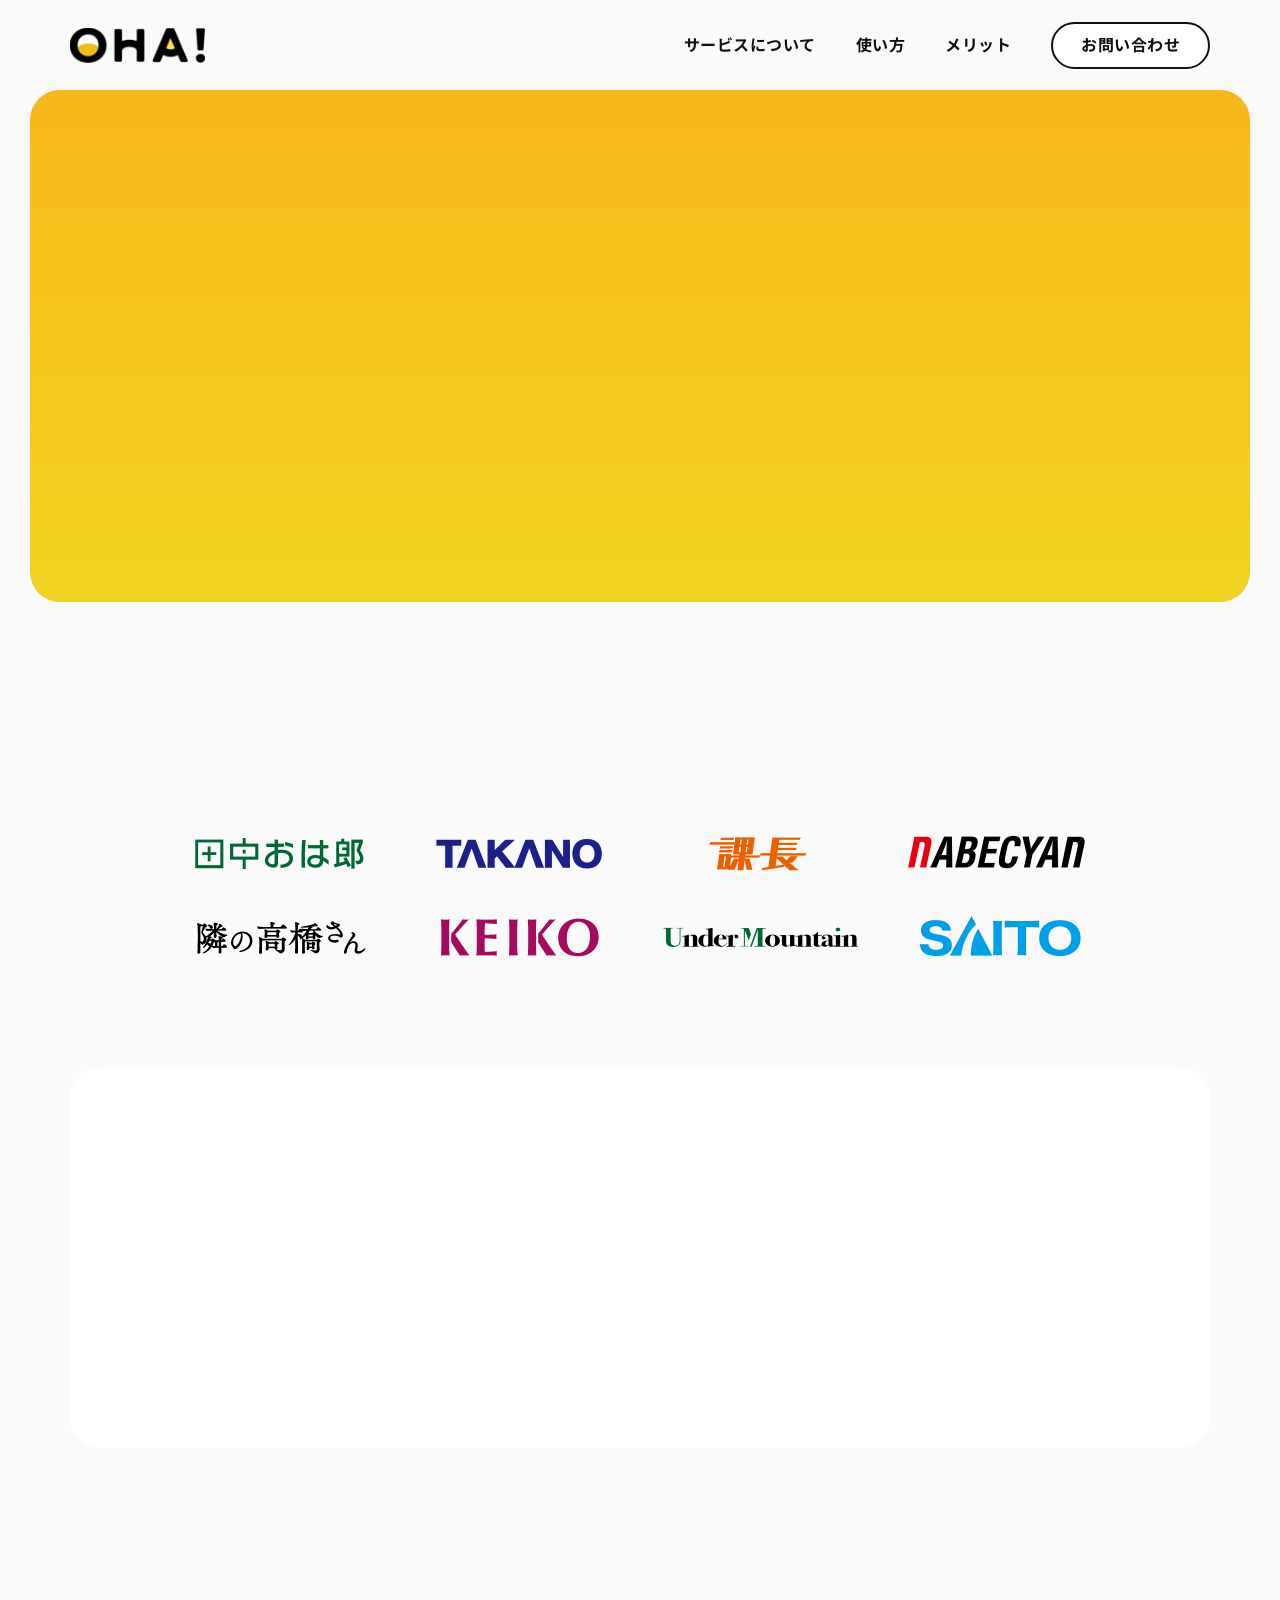
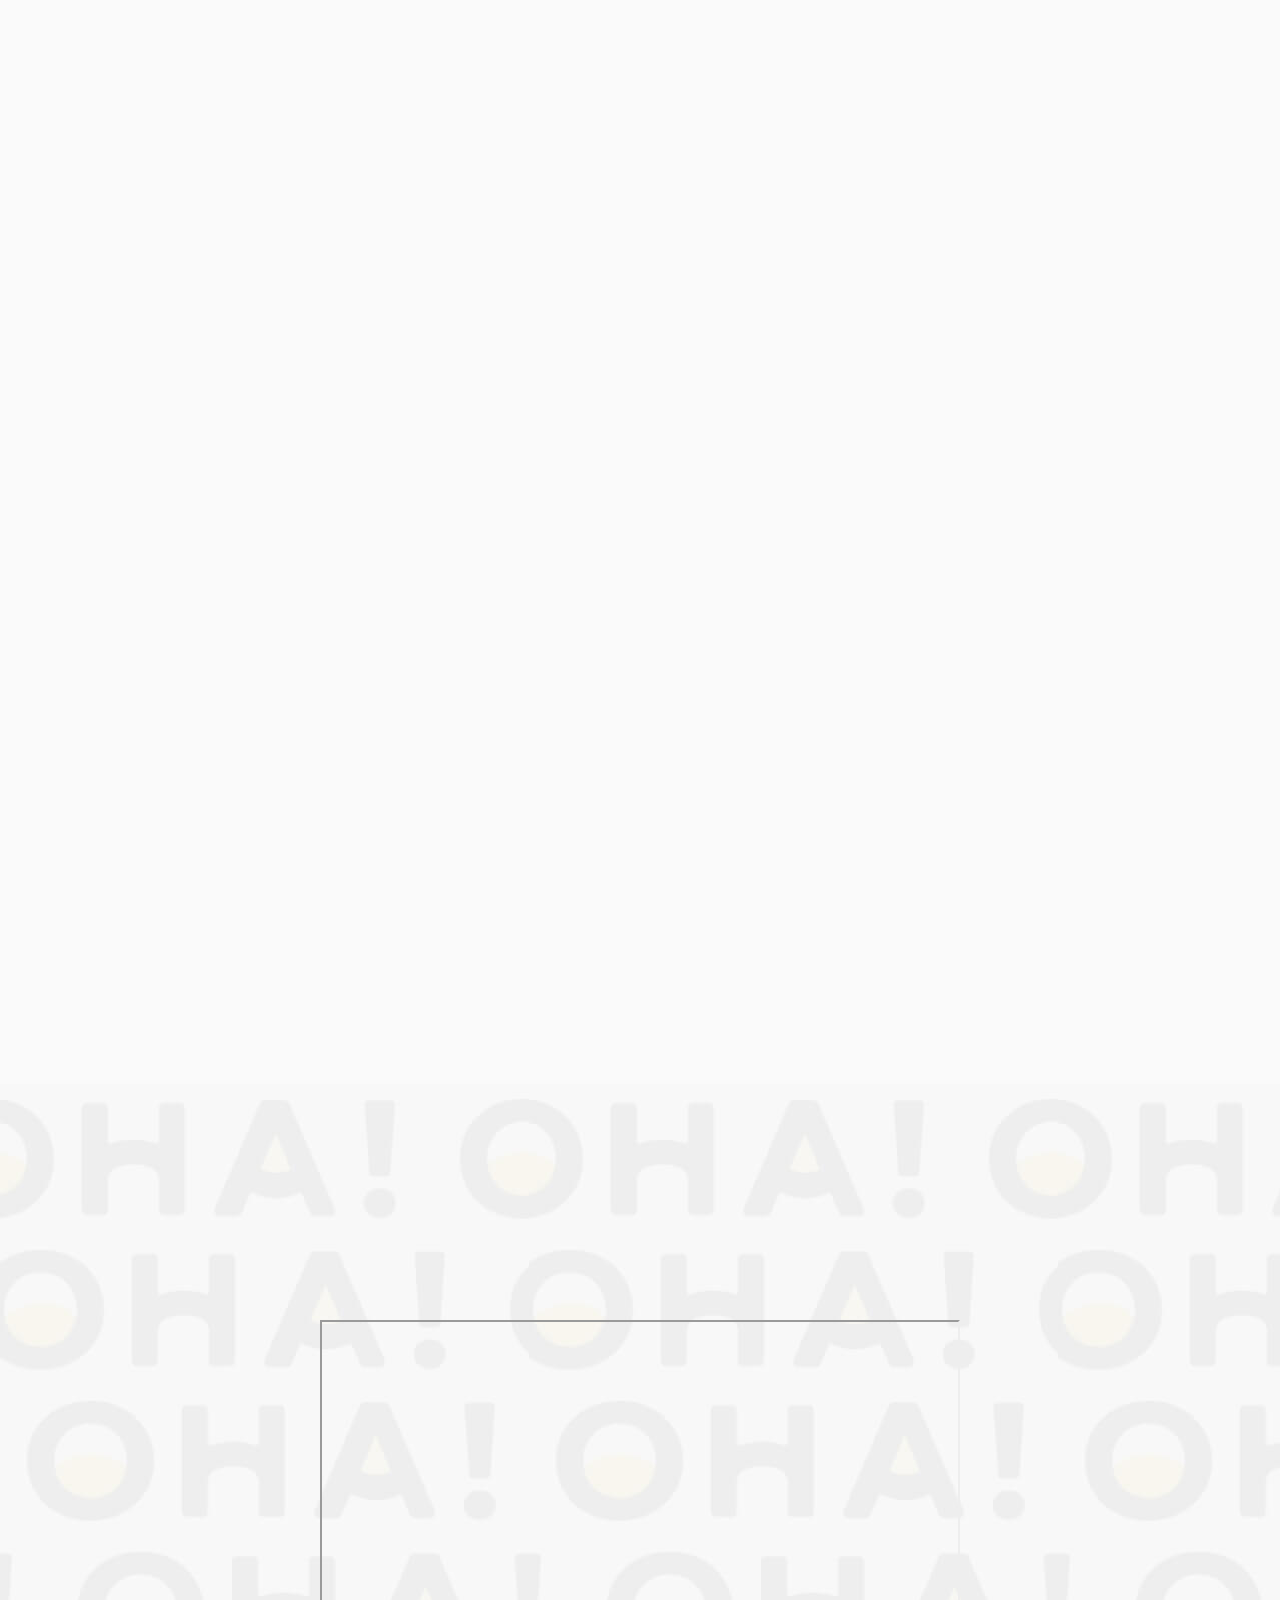
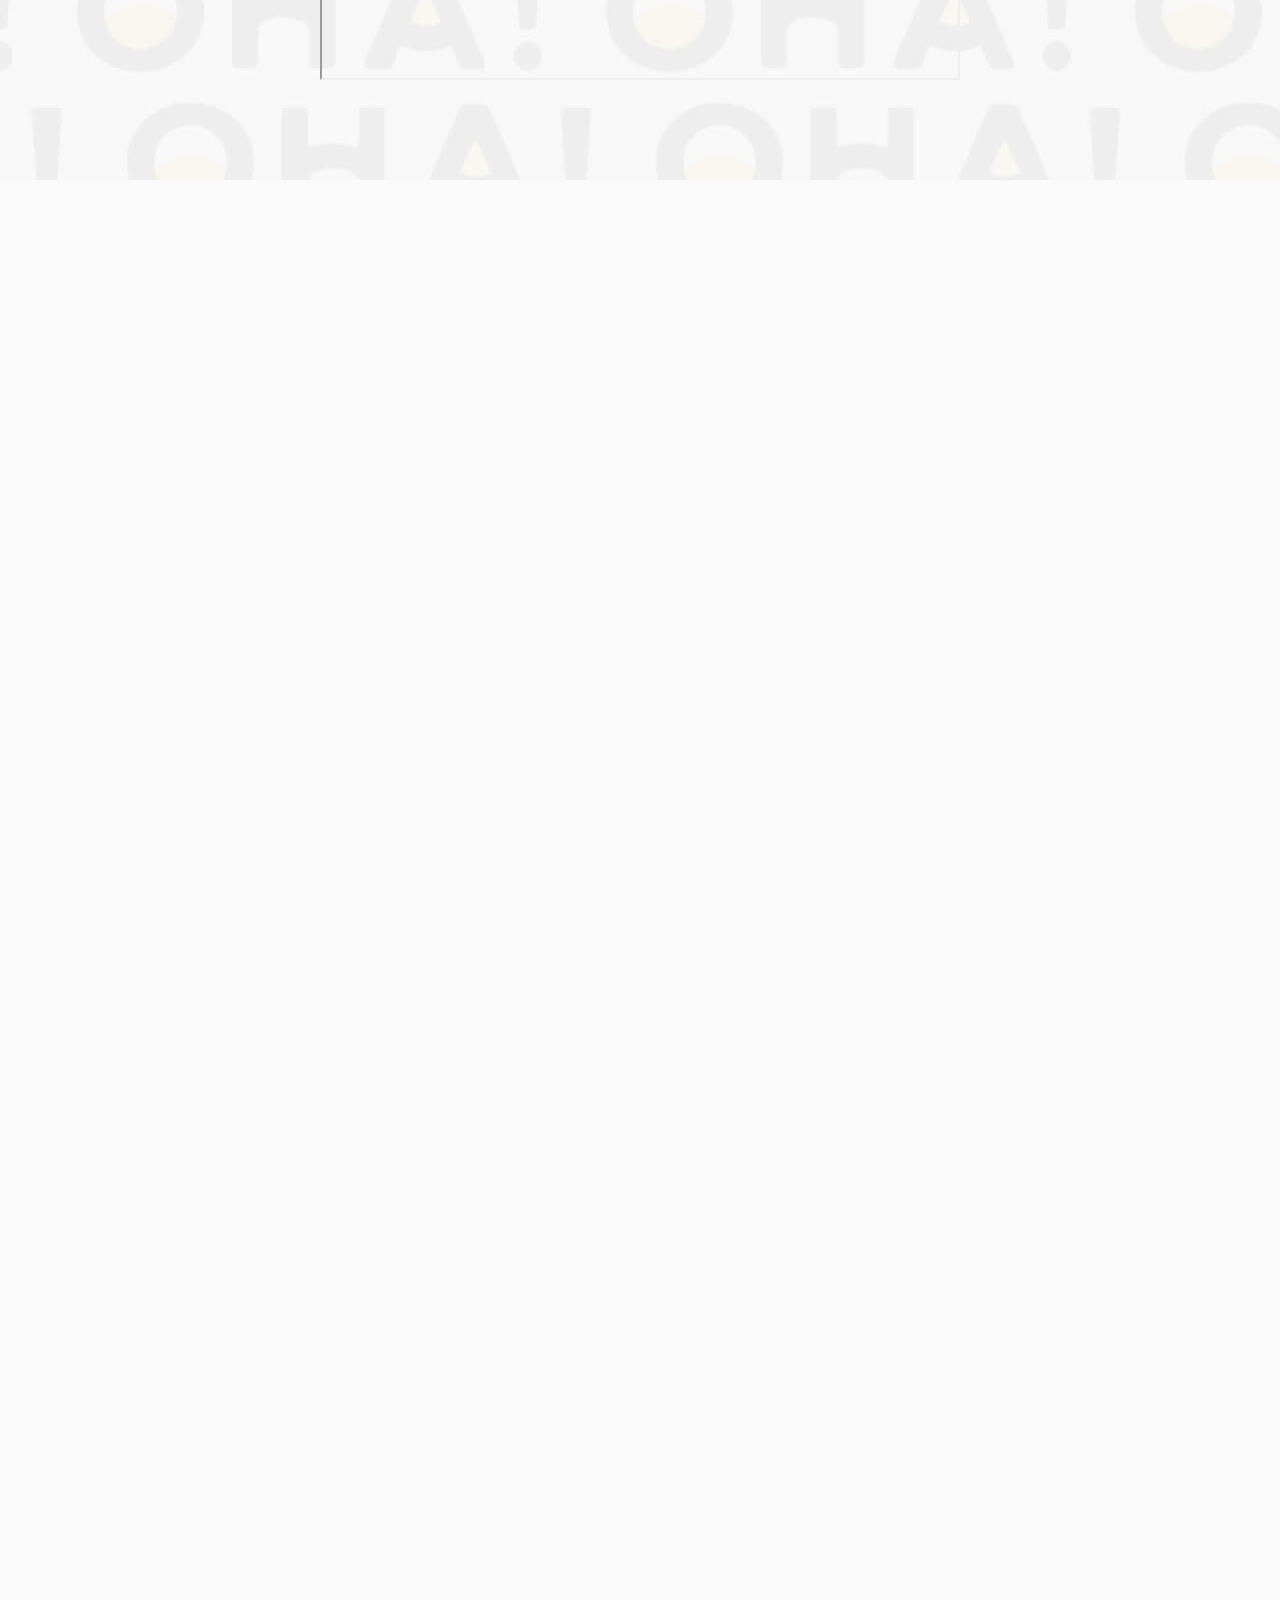
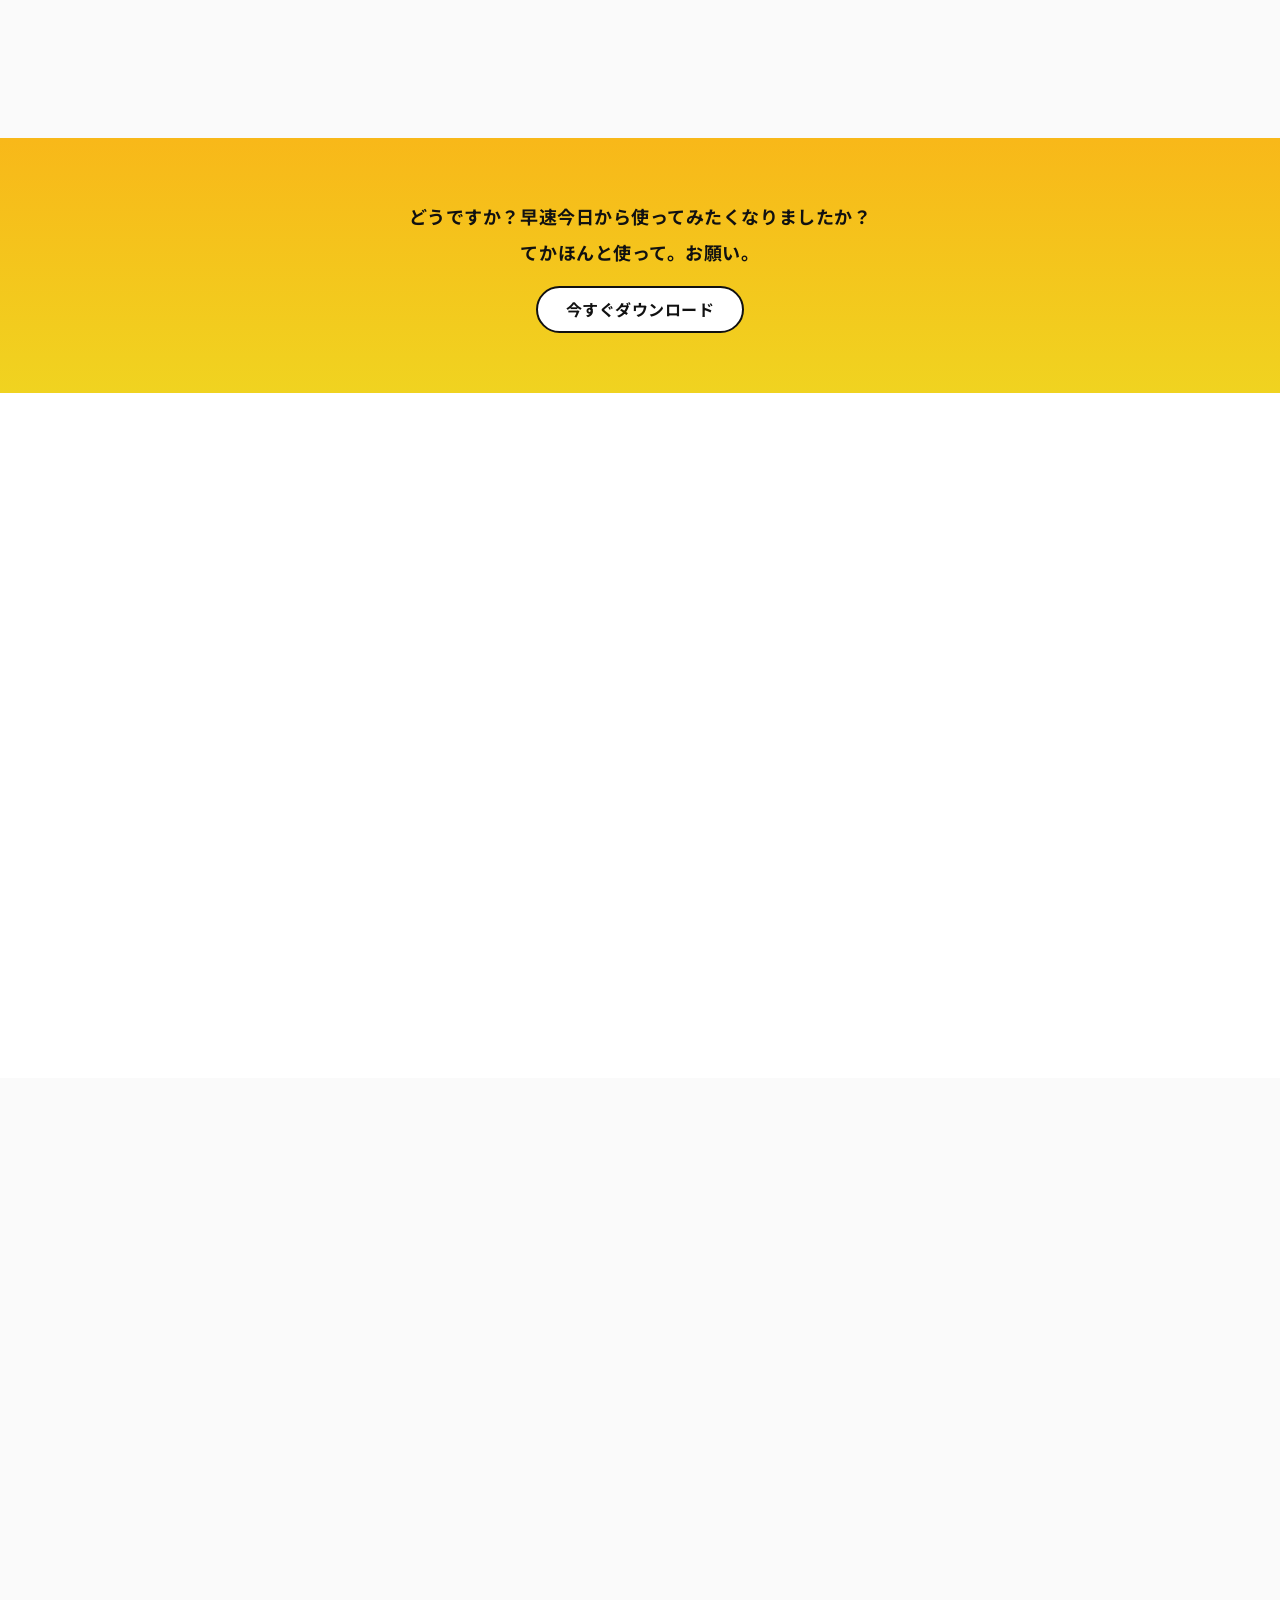
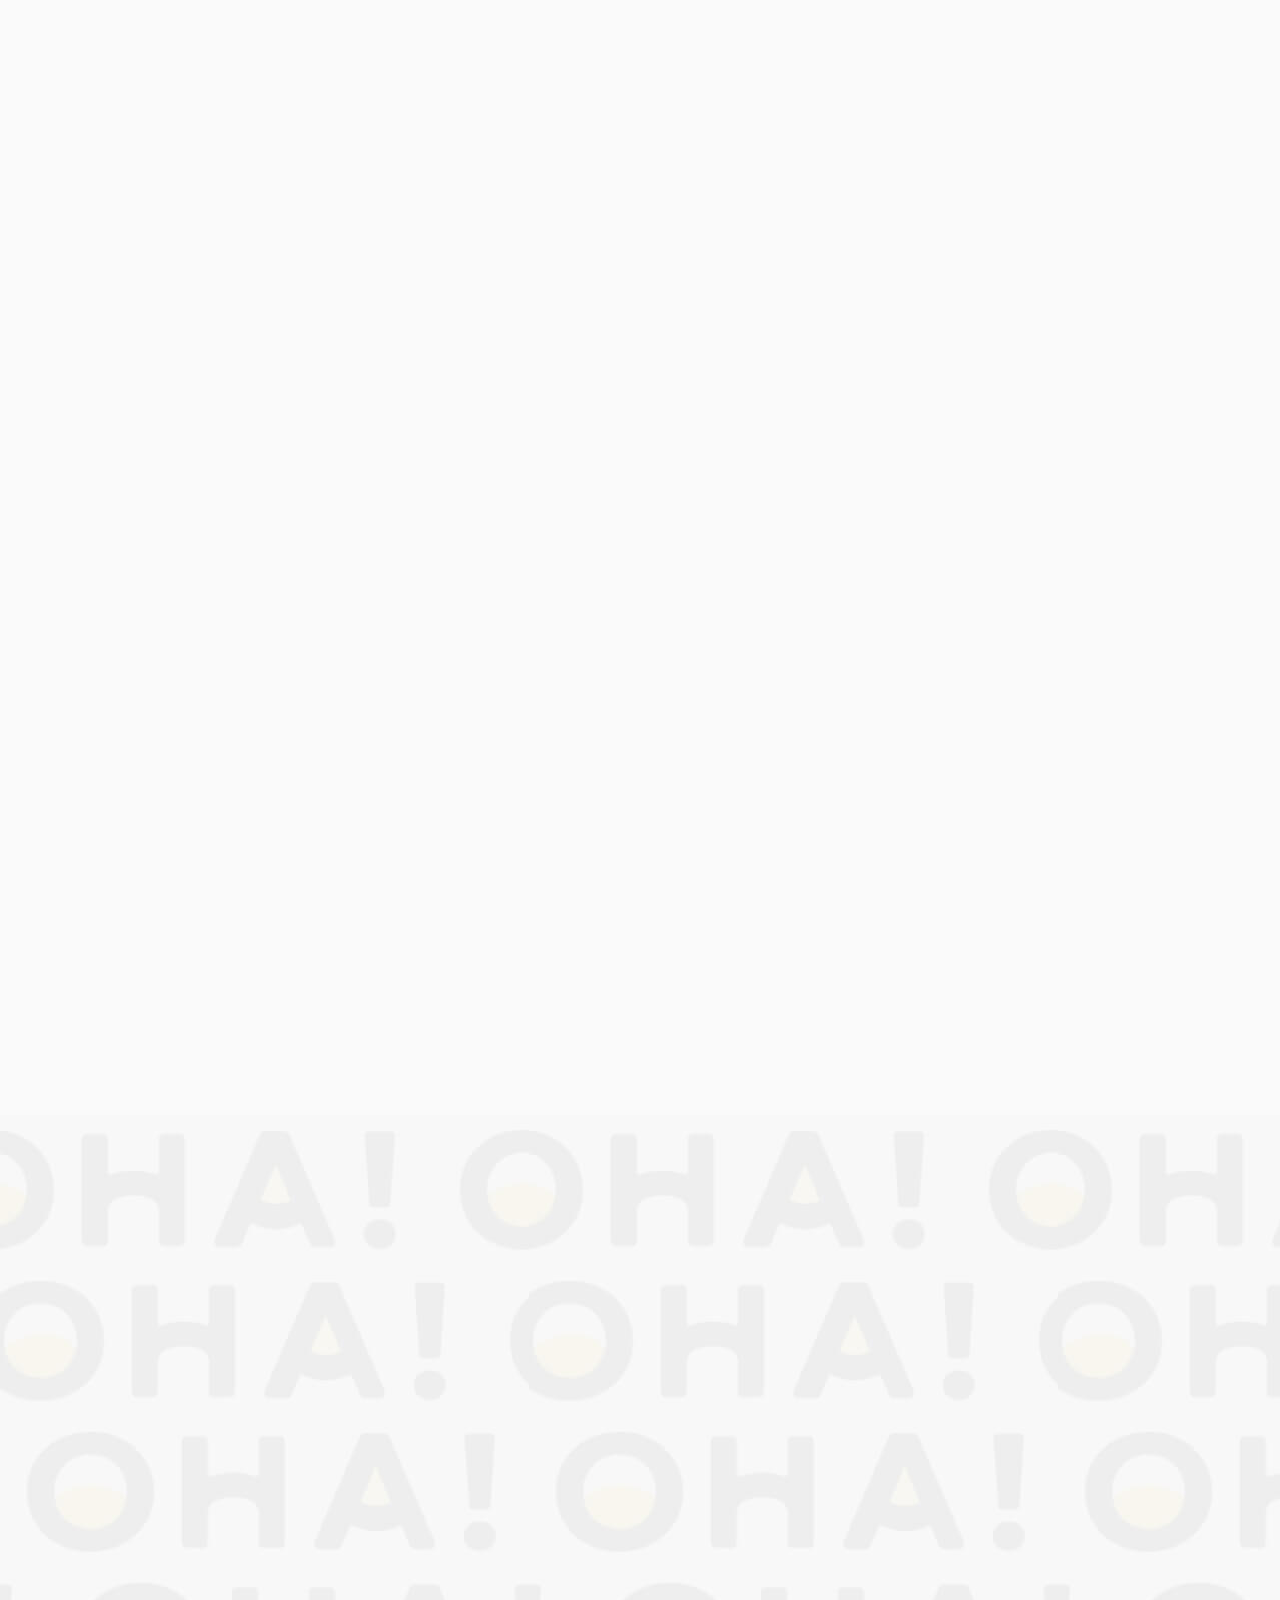
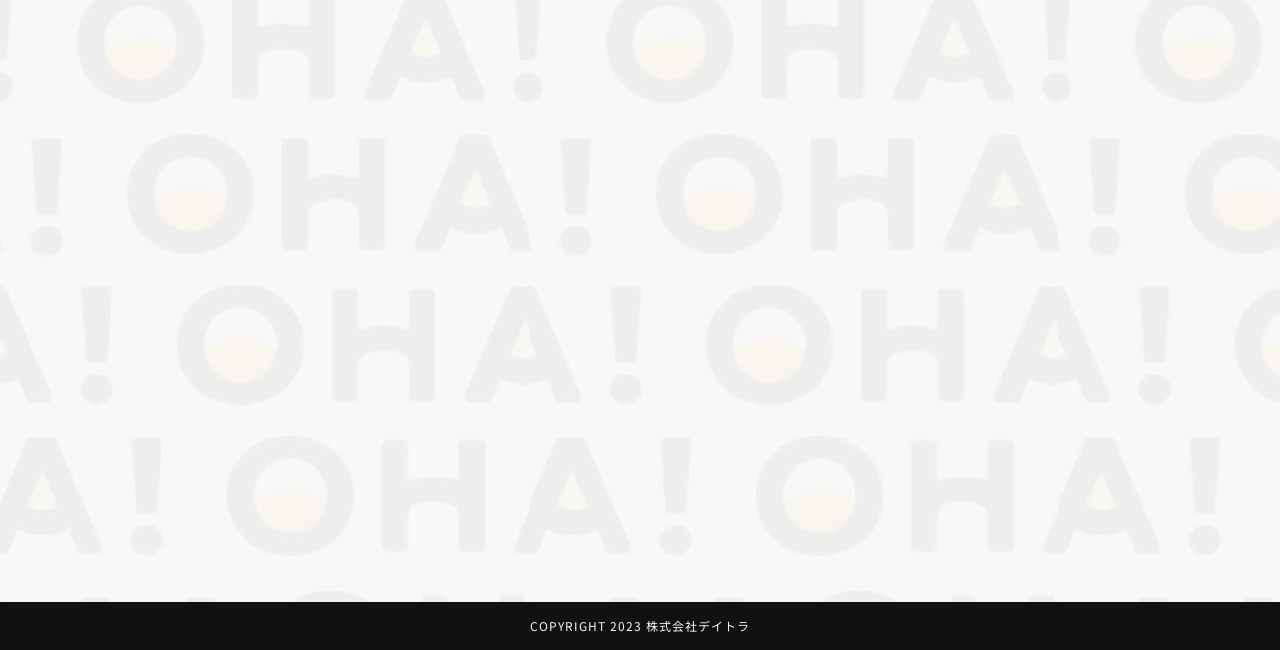
==== commit 587f4d11: "gsap練習ベース" ====
--- a/OHA/public/index.html
+++ b/OHA/public/index.html
@@ -610,6 +610,10 @@
 	<script src="https://ajax.googleapis.com/ajax/libs/jquery/3.7.1/jquery.min.js"></script>
 	<!-- swiper@11 -->
 	<script src="https://cdn.jsdelivr.net/npm/swiper@11/swiper-bundle.min.js"></script>
+	<!-- GSAP -->
+	<script src="https://cdn.jsdelivr.net/npm/gsap@3.12.5/dist/gsap.min.js"></script>
+	<script src="./assets/js/my-gsap.js"></script>
+
 	<script src="./assets/js/script.min.js"></script>
 </body>
 
